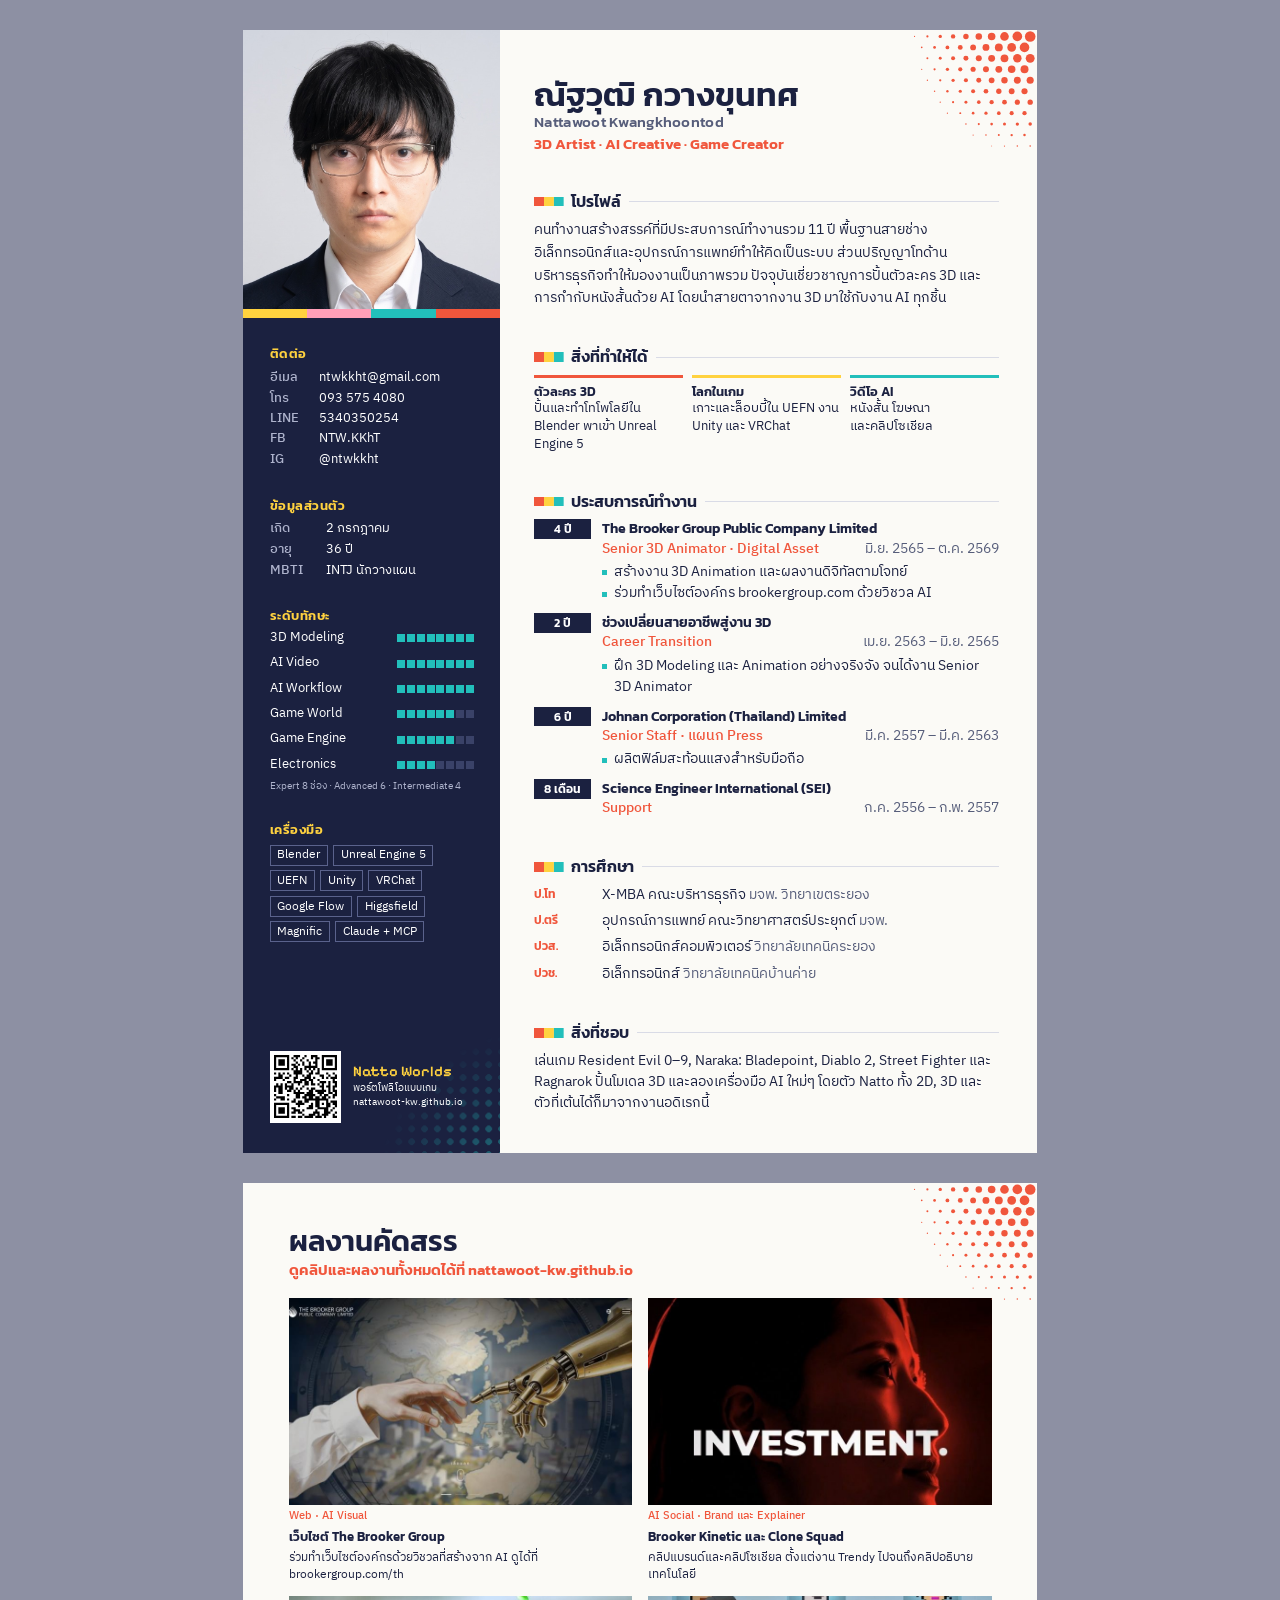
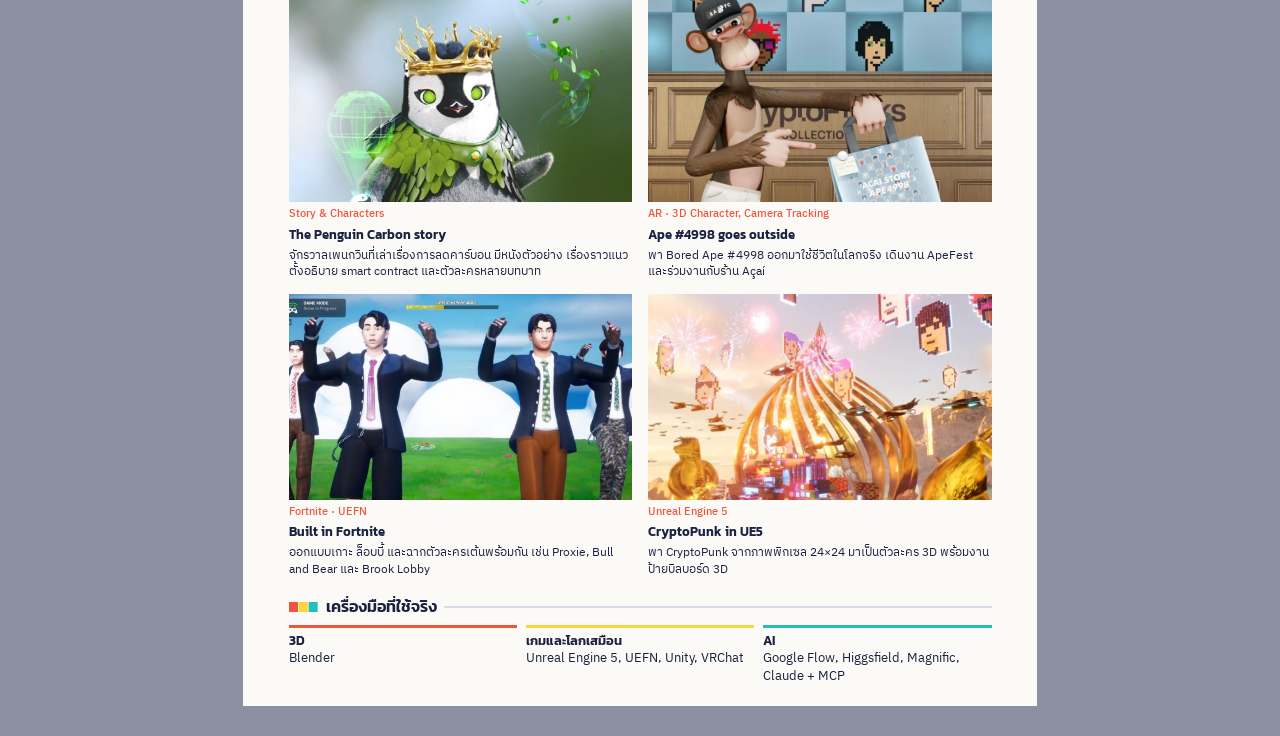
==== cv/index.html @ aa2e445a "Add Resume and CV as web pages Co-Authored-By: Claude Opus 5.5 <noreply@anthropic.com>" ====
<!doctype html>
<html lang="th">
<head>
<meta charset="utf-8">
<title>CV - ณัฐวุฒิ กวางขุนทศ</title>
<link rel="stylesheet" href="../resume/style.css">
</head>
<body>
<section class="page cv">
  <aside class="side">
    <figure class="photo"><img src="../resume/img/profile.jpg" alt="ณัฐวุฒิ กวางขุนทศ"></figure>
    <div>
      <h2>ติดต่อ</h2>
      <ul class="contact">
        <li><b>อีเมล</b><a href="mailto:ntwkkht@gmail.com">ntwkkht@gmail.com</a></li>
        <li><b>โทร</b><span>093 575 4080</span></li>
        <li><b>LINE</b><span>5340350254</span></li>
        <li><b>FB</b><a href="https://www.facebook.com/NTW.KKhT">NTW.KKhT</a></li>
        <li><b>IG</b><a href="https://www.instagram.com/ntwkkht/">@ntwkkht</a></li>
      </ul>
    </div>
    <div>
      <h2>ข้อมูลส่วนตัว</h2>
      <ul class="facts">
        <li><b>เกิด</b><span>2 กรกฎาคม</span></li>
        <li><b>อายุ</b><span>36 ปี</span></li>
        <li><b>MBTI</b><span>INTJ นักวางแผน</span></li>
      </ul>
    </div>
    <div>
      <h2>ระดับทักษะ</h2>
      <ul class="meter">
        <li>3D Modeling<span class="bar" data-v="8"></span></li>
        <li>AI Video<span class="bar" data-v="8"></span></li>
        <li>AI Workflow<span class="bar" data-v="8"></span></li>
        <li>Game World<span class="bar" data-v="6"></span></li>
        <li>Game Engine<span class="bar" data-v="6"></span></li>
        <li>Electronics<span class="bar" data-v="4"></span></li>
      </ul>
      <p class="scale">Expert 8 ช่อง · Advanced 6 · Intermediate 4</p>
    </div>
    <div>
      <h2>เครื่องมือ</h2>
      <ul class="tools"><li>Blender</li><li>Unreal Engine 5</li><li>UEFN</li><li>Unity</li><li>VRChat</li><li>Google Flow</li><li>Higgsfield</li><li>Magnific</li><li>Claude + MCP</li></ul>
    </div>
    <a class="scan" href="https://nattawoot-kw.github.io/">
      <span class="qr"><img src="../resume/img/qr.svg" alt="QR พอร์ตโฟลิโอ"></span>
      <span><b>Natto Worlds</b>พอร์ตโฟลิโอแบบเกม<br>nattawoot-kw.github.io</span>
    </a>
  </aside>

  <main class="main">
    <i class="corner"></i>
    <header class="name">
      <h1>ณัฐวุฒิ กวางขุนทศ</h1>
      <p class="en">Nattawoot Kwangkhoontod</p>
      <p class="role">3D Artist · AI Creative · Game Creator</p>
    </header>

    <section>
      <h2>โปรไฟล์</h2>
      <p class="lead">คนทำงานสร้างสรรค์ที่มีประสบการณ์ทำงานรวม 11 ปี พื้นฐานสายช่างอิเล็กทรอนิกส์และอุปกรณ์การแพทย์ทำให้คิดเป็นระบบ ส่วนปริญญาโทด้านบริหารธุรกิจทำให้มองงานเป็นภาพรวม ปัจจุบันเชี่ยวชาญการปั้นตัวละคร 3D และการกำกับหนังสั้นด้วย AI โดยนำสายตาจากงาน 3D มาใช้กับงาน AI ทุกชิ้น</p>
    </section>

    <section>
      <h2>สิ่งที่ทำให้ได้</h2>
      <ul class="do">
        <li><b>ตัวละคร 3D</b>ปั้นและทำโทโพโลยีใน Blender พาเข้า Unreal Engine 5</li>
        <li><b>โลกในเกม</b>เกาะและล็อบบี้ใน UEFN งาน Unity และ VRChat</li>
        <li><b>วิดีโอ AI</b>หนังสั้น โฆษณา<br>และคลิปโซเชียล</li>
      </ul>
    </section>

    <section>
      <h2>ประสบการณ์ทำงาน</h2>
      <article class="job"><span class="yr">4 ปี</span><div>
        <h3>The Brooker Group Public Company Limited</h3><p class="pos">Senior 3D Animator · Digital Asset<span class="when">มิ.ย. 2565 – ต.ค. 2569</span></p>
        <ul><li>สร้างงาน 3D Animation และผลงานดิจิทัลตามโจทย์</li><li>ร่วมทำเว็บไซต์องค์กร brookergroup.com ด้วยวิชวล AI</li></ul>
      </div></article>
      <article class="job"><span class="yr">2 ปี</span><div>
        <h3>ช่วงเปลี่ยนสายอาชีพสู่งาน 3D</h3><p class="pos">Career Transition<span class="when">เม.ย. 2563 – มิ.ย. 2565</span></p>
        <ul><li>ฝึก 3D Modeling และ Animation อย่างจริงจัง จนได้งาน Senior 3D Animator</li></ul>
      </div></article>
      <article class="job"><span class="yr">6 ปี</span><div>
        <h3>Johnan Corporation (Thailand) Limited</h3><p class="pos">Senior Staff · แผนก Press<span class="when">มี.ค. 2557 – มี.ค. 2563</span></p>
        <ul><li>ผลิตฟิล์มสะท้อนแสงสำหรับมือถือ</li></ul>
      </div></article>
      <article class="job"><span class="yr">8 เดือน</span><div>
        <h3>Science Engineer International (SEI)</h3><p class="pos">Support<span class="when">ก.ค. 2556 – ก.พ. 2557</span></p>
      </div></article>
    </section>

    <section>
      <h2>การศึกษา</h2>
      <ul class="edu">
        <li><b>ป.โท</b><div>X-MBA คณะบริหารธุรกิจ <span>มจพ. วิทยาเขตระยอง</span></div></li>
        <li><b>ป.ตรี</b><div>อุปกรณ์การแพทย์ คณะวิทยาศาสตร์ประยุกต์ <span>มจพ.</span></div></li>
        <li><b>ปวส.</b><div>อิเล็กทรอนิกส์คอมพิวเตอร์ <span>วิทยาลัยเทคนิคระยอง</span></div></li>
        <li><b>ปวช.</b><div>อิเล็กทรอนิกส์ <span>วิทยาลัยเทคนิคบ้านค่าย</span></div></li>
      </ul>
    </section>

    <section>
      <h2>สิ่งที่ชอบ</h2>
      <p>เล่นเกม Resident Evil 0–9, Naraka: Bladepoint, Diablo 2, Street Fighter และ Ragnarok ปั้นโมเดล 3D และลองเครื่องมือ AI ใหม่ๆ โดยตัว Natto ทั้ง 2D, 3D และตัวที่เต้นได้ก็มาจากงานอดิเรกนี้</p>
    </section>
  </main>
</section>

<section class="page" style="grid-template-columns:1fr">
  <main class="main" style="padding:11mm 12mm 9mm">
    <i class="corner"></i>
    <header class="name">
      <h1 style="font-size:22pt">ผลงานคัดสรร</h1>
      <p class="role">ดูคลิปและผลงานทั้งหมดได้ที่ nattawoot-kw.github.io</p>
    </header>
    <div class="gallery">
      <figure><img src="../resume/img/ai-brookerweb.jpg" alt="" style="object-position:50% 50%"><span class="k">Web · AI Visual</span><h3>เว็บไซต์ The Brooker Group</h3><p>ร่วมทำเว็บไซต์องค์กรด้วยวิชวลที่สร้างจาก AI ดูได้ที่ brookergroup.com/th</p></figure>
      <figure><img src="../resume/img/ai-kinetic.jpg" alt="" style="object-position:50% 32%"><span class="k">AI Social · Brand และ Explainer</span><h3>Brooker Kinetic และ Clone Squad</h3><p>คลิปแบรนด์และคลิปโซเชียล ตั้งแต่งาน Trendy ไปจนถึงคลิปอธิบายเทคโนโลยี</p></figure>
      <figure><img src="../resume/img/peng-crown.jpg" alt="" style="object-position:50% 34%"><span class="k">Story & Characters</span><h3>The Penguin Carbon story</h3><p>จักรวาลเพนกวินที่เล่าเรื่องการลดคาร์บอน มีหนังตัวอย่าง เรื่องราวแนวตั้งอธิบาย smart contract และตัวละครหลายบทบาท</p></figure>
      <figure><img src="../resume/img/ape-bag.jpg" alt="" style="object-position:50% 40%"><span class="k">AR · 3D Character, Camera Tracking</span><h3>Ape #4998 goes outside</h3><p>พา Bored Ape #4998 ออกมาใช้ชีวิตในโลกจริง เดินงาน ApeFest และร่วมงานกับร้าน Açaí</p></figure>
      <figure><img src="../resume/img/fn-proxie2.jpg" alt="" style="object-position:50% 22%"><span class="k">Fortnite · UEFN</span><h3>Built in Fortnite</h3><p>ออกแบบเกาะ ล็อบบี้ และฉากตัวละครเต้นพร้อมกัน เช่น Proxie, Bull and Bear และ Brook Lobby</p></figure>
      <figure><img src="../resume/img/punk-city.jpg" alt="" style="object-position:50% 45%"><span class="k">Unreal Engine 5</span><h3>CryptoPunk in UE5</h3><p>พา CryptoPunk จากภาพพิกเซล 24×24 มาเป็นตัวละคร 3D พร้อมงานป้ายบิลบอร์ด 3D</p></figure>
    </div>
    <section>
      <h2>เครื่องมือที่ใช้จริง</h2>
      <ul class="do">
        <li><b>3D</b>Blender</li>
        <li><b>เกมและโลกเสมือน</b>Unreal Engine 5, UEFN, Unity, VRChat</li>
        <li><b>AI</b>Google Flow, Higgsfield, Magnific, Claude + MCP</li>
      </ul>
    </section>
  </main>
</section>
<script>document.querySelectorAll('.bar').forEach(b=>{b.innerHTML=Array.from({length:8},(_,i)=>`<i${i<+b.dataset.v?' class="on"':''}></i>`).join('')})</script>
<script>document.querySelectorAll('.corner').forEach(c=>{let o='';for(let y=1.7,r=0;y<38;y+=2.9,r++)for(let x=38-(r%2?3.2:1.7);x>0;x-=3.4){const k=1-Math.hypot(38-x,y)/36;if(k>.08)o+=`<circle cx="${x}" cy="${y}" r="${(1.5*k).toFixed(2)}"/>`}c.innerHTML=`<svg viewBox="0 0 38 38" fill="#f0563c">${o}</svg>`})</script>
</body>
</html>
---- resume/style.css ----
@import url("https://fonts.googleapis.com/css2?family=IBM+Plex+Sans+Thai:wght@400;500;600&family=Kanit:wght@500;600&family=Pixelify+Sans:wght@600&display=swap");
:root{
  --ink:#1b2140; --soft:#565d7a; --line:#d9dbe6; --paper:#fbfaf6;
  --coral:#f0563c; --sun:#ffd23f; --mint:#22bfbb; --pink:#ff9fb8;
}
@page{size:A4; margin:0}
*{box-sizing:border-box}
html,body{margin:0; background:#8d90a3}
body{font:400 10.4pt/1.55 "IBM Plex Sans Thai",sans-serif; color:var(--ink); -webkit-print-color-adjust:exact; print-color-adjust:exact}
h1,h2,h3,p,ul,ol{margin:0; padding:0}
ul,ol{list-style:none}
a{color:inherit; text-decoration:none}
.page{position:relative; width:210mm; height:297mm; margin:0 auto; overflow:hidden; background:var(--paper); display:grid; break-after:page}
.page:last-child{break-after:auto}
@media screen{.page{margin:8mm auto}}

/* dark column: the room at night */
.side{position:relative; background:var(--ink); color:#fff; display:flex; flex-direction:column; gap:7mm; padding:0 7mm 8mm; overflow:hidden}
.side::after{content:""; position:absolute; right:-10mm; bottom:-10mm; width:52mm; height:52mm; background:radial-gradient(circle,var(--mint) 34%,#0000 37%) 0 0/3.4mm 3.4mm; -webkit-mask:radial-gradient(circle at 100% 100%,#000 8%,#0000 58%); mask:radial-gradient(circle at 100% 100%,#000 8%,#0000 58%); opacity:.55}
.side>*{position:relative; z-index:1}
.photo{margin:0 -7mm; position:relative}
.photo img{display:block; width:100%; aspect-ratio:5/5.6; object-fit:cover; object-position:50% 10%}
.photo::after{content:""; position:absolute; left:0; right:0; bottom:0; height:2.4mm; background:linear-gradient(90deg,var(--sun) 0 25%,var(--pink) 0 50%,var(--mint) 0 75%,var(--coral) 0)}
.side h2{font:600 10pt/1.2 Kanit,sans-serif; color:var(--sun); letter-spacing:.04em; margin-bottom:2mm}
.contact li{display:grid; grid-template-columns:13mm 1fr; font-size:9.6pt; line-height:1.6}
.contact b{font-weight:500; color:#aeb3cc}
.contact span,.contact a{overflow-wrap:anywhere}

/* skills as pixel meters, eight blocks */
.meter{display:grid; gap:2.3mm}
.meter li{display:grid; grid-template-columns:1fr auto; align-items:center; font-size:9.6pt; line-height:1.3}
.bar{display:flex; gap:.5mm}
.bar i{width:2.1mm; height:2.1mm; background:#3a4268}
.bar i.on{background:var(--mint)}
.scale{font-size:7.4pt; color:#aeb3cc; margin-top:1.6mm}
.tools{display:flex; flex-wrap:wrap; gap:1.2mm}
.tools li{font-size:8.8pt; line-height:1.3; padding:.5mm 1.8mm; border:.3mm solid #5a628c}

.scan{display:grid; grid-template-columns:19mm 1fr; gap:3mm; align-items:center; margin-top:auto}
.scan .qr{background:#fff; padding:1.2mm}
.scan .qr img{display:block; width:100%}
.scan b{display:block; font:600 11pt/1.15 "Pixelify Sans",Kanit,sans-serif; color:var(--sun)}
.scan span{font-size:7.6pt; line-height:1.4; display:block; white-space:nowrap}

/* main column */
.main{position:relative; padding:12mm 10mm 10mm 9mm; display:flex; flex-direction:column; justify-content:space-between; gap:5mm; overflow:hidden}
.corner{position:absolute; right:0; top:0; width:38mm; height:38mm}
.corner svg{display:block; width:100%; height:100%}

.name h1{font:600 25pt/1.12 Kanit,sans-serif}
.name .role{font:600 11.5pt/1.3 Kanit,sans-serif; color:var(--coral); margin-top:.6mm}
.main h2{display:flex; align-items:center; gap:2mm; font:600 12pt/1.2 Kanit,sans-serif; margin-bottom:2.2mm}
.main h2::before{content:""; flex:none; width:2.6mm; height:2.6mm; background:var(--coral); box-shadow:2.6mm 0 0 var(--sun),5.2mm 0 0 var(--mint); margin-right:5.2mm}
.main h2::after{content:""; flex:1; height:.3mm; background:var(--line)}
.lead{font-size:10.6pt; line-height:1.6}

.job{display:grid; grid-template-columns:15mm 1fr; gap:0 3mm; padding-bottom:2.2mm}
.job:last-child{padding-bottom:0}
.job .yr{font:600 9pt/1.5 Kanit,sans-serif; color:#fff; background:var(--ink); text-align:center; height:fit-content; padding:.2mm 0}
.job h3{font:600 10.6pt/1.35 Kanit,sans-serif}
.job .pos{display:flex; justify-content:space-between; gap:3mm; color:var(--coral); font-weight:500}
.job .when{flex:none; color:var(--soft); font-weight:400}
.name .en{font:500 11pt/1.3 Kanit,sans-serif; color:var(--soft); letter-spacing:.02em}
.job ul{margin-top:.5mm}
.job li{padding-left:3.2mm; position:relative}
.job li::before{content:""; position:absolute; left:0; top:.62em; width:1.3mm; height:1.3mm; background:var(--mint)}

.edu{display:grid; gap:1.3mm}
.edu li{display:grid; grid-template-columns:15mm 1fr; gap:3mm}
.edu b{font:600 9pt/1.6 Kanit,sans-serif; color:var(--coral)}
.edu span{color:var(--soft)}

.works{display:grid; grid-template-columns:repeat(3,1fr); gap:2mm}
.works img{display:block; width:100%; aspect-ratio:1/1; object-fit:cover}
.works figure{margin:0}
.works figcaption{font-size:8.8pt; line-height:1.3; margin-top:1mm}

.do{display:grid; grid-template-columns:repeat(3,1fr); gap:2.5mm}
.do li{border-top:.8mm solid var(--ink); padding-top:1.2mm; font-size:9.4pt; line-height:1.45}
.do b{display:block; font:600 10pt/1.3 Kanit,sans-serif}
.do li:nth-child(1){border-color:var(--coral)}
.do li:nth-child(2){border-color:var(--sun)}
.do li:nth-child(3){border-color:var(--mint)}

.hero{position:absolute; width:17mm; right:9mm; bottom:6mm; image-rendering:pixelated}
.foot{ font-size:7.8pt; color:var(--soft)}

/* resume */
.resume{grid-template-columns:68mm 1fr}
/* cv */
.cv{grid-template-columns:68mm 1fr}
.pair{display:grid; grid-template-columns:1fr 1fr; gap:6mm}
.gallery{display:grid; grid-template-columns:1fr 1fr; gap:3.4mm 4mm}
.gallery figure{margin:0; display:grid; gap:1.2mm}
.gallery img{display:block; width:100%; aspect-ratio:16/9.6; object-fit:cover}
.gallery h3{font:600 10pt/1.3 Kanit,sans-serif}
.gallery .k{font-weight:500; color:var(--coral); font-size:8.2pt; line-height:1.3}
.gallery p{font-size:8.8pt; line-height:1.42}
.facts{display:grid; gap:.8mm; font-size:9.6pt}
.facts li{display:grid; grid-template-columns:15mm 1fr; line-height:1.4}
.facts b{font-weight:500; color:#aeb3cc}
.quote{font:600 12.5pt/1.3 Kanit,sans-serif}
.side.tall{padding-top:9mm}
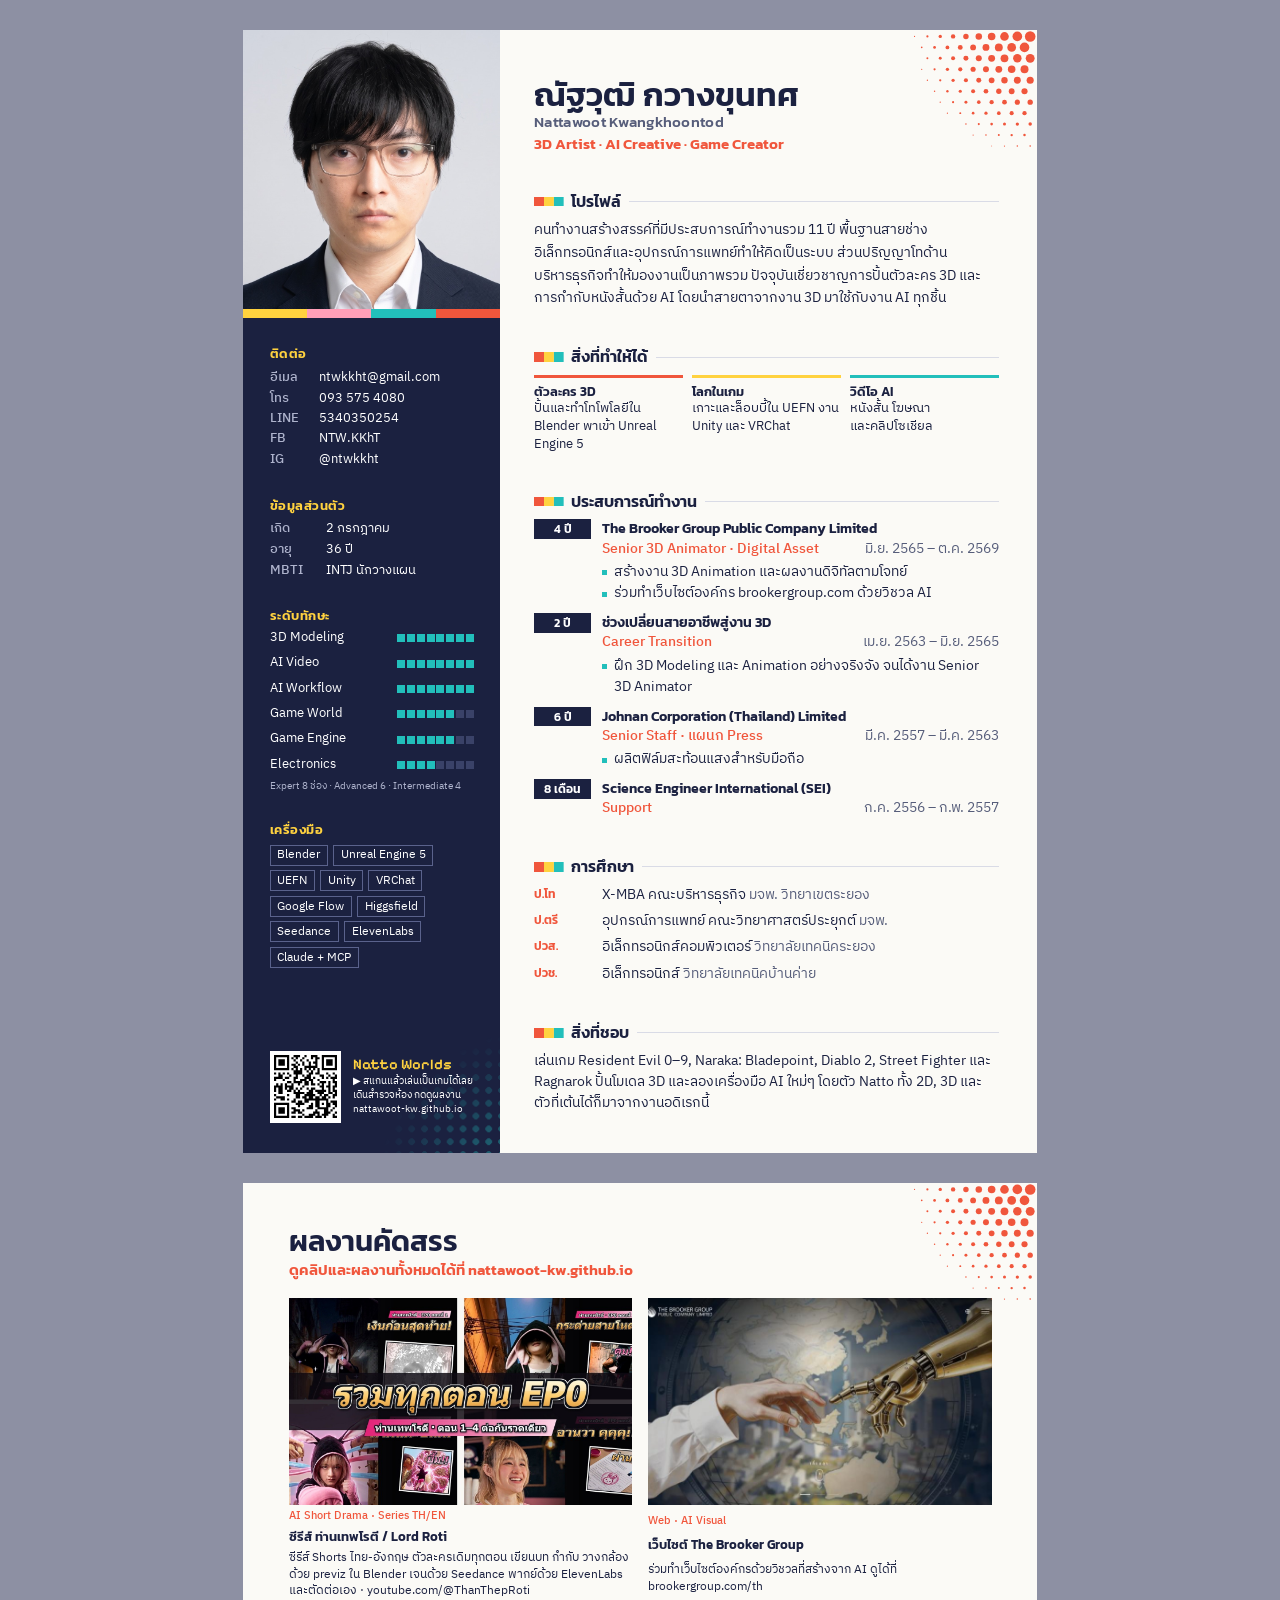
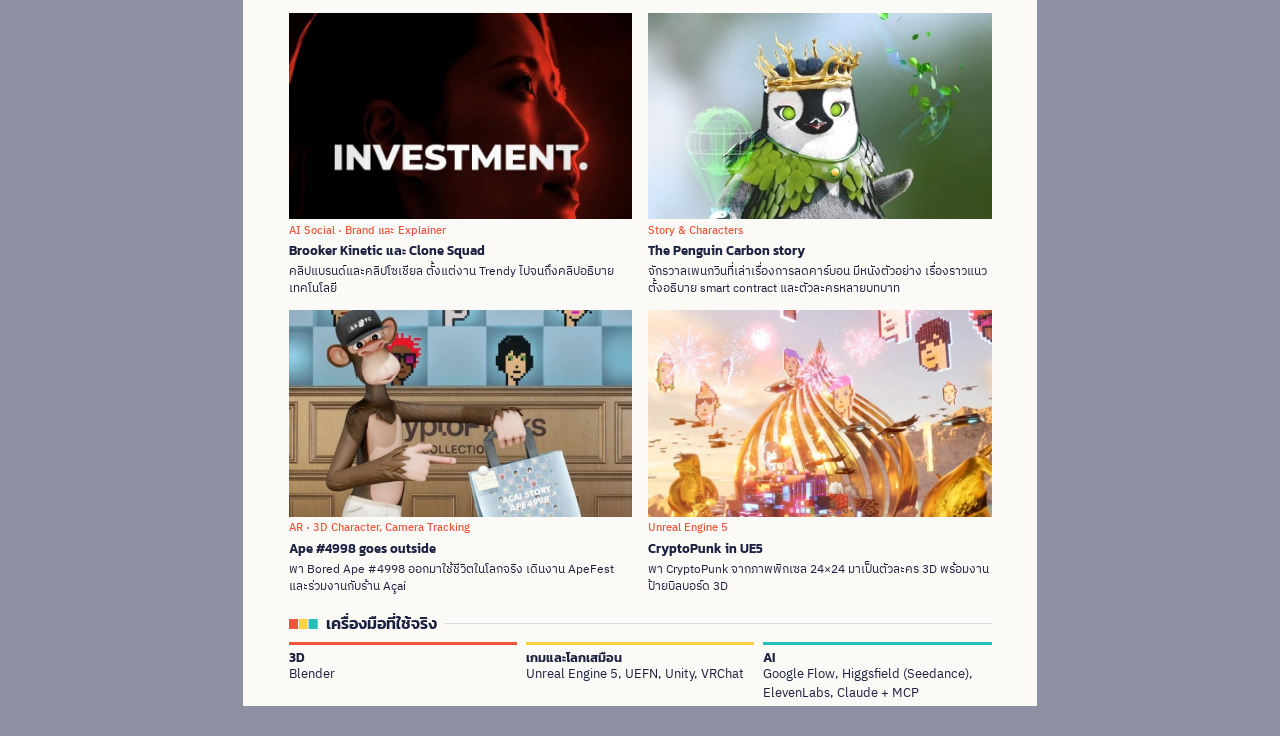
==== commit 9bf75513: "Add Lord Roti series to portfolio, Resume and CV Lord Roti replaces Built in Fortnite in the CV gall" ====
--- a/cv/index.html
+++ b/cv/index.html
@@ -41,11 +41,11 @@
     </div>
     <div>
       <h2>เครื่องมือ</h2>
-      <ul class="tools"><li>Blender</li><li>Unreal Engine 5</li><li>UEFN</li><li>Unity</li><li>VRChat</li><li>Google Flow</li><li>Higgsfield</li><li>Magnific</li><li>Claude + MCP</li></ul>
+      <ul class="tools"><li>Blender</li><li>Unreal Engine 5</li><li>UEFN</li><li>Unity</li><li>VRChat</li><li>Google Flow</li><li>Higgsfield</li><li>Seedance</li><li>ElevenLabs</li><li>Claude + MCP</li></ul>
     </div>
     <a class="scan" href="https://nattawoot-kw.github.io/">
       <span class="qr"><img src="../resume/img/qr.svg" alt="QR พอร์ตโฟลิโอ"></span>
-      <span><b>Natto Worlds</b>พอร์ตโฟลิโอแบบเกม<br>nattawoot-kw.github.io</span>
+      <span><b>Natto Worlds</b>▶ สแกนแล้วเล่นเป็นเกมได้เลย<br>เดินสำรวจห้อง กดดูผลงาน<br>nattawoot-kw.github.io</span>
     </a>
   </aside>
 
@@ -115,11 +115,11 @@
       <p class="role">ดูคลิปและผลงานทั้งหมดได้ที่ nattawoot-kw.github.io</p>
     </header>
     <div class="gallery">
+      <figure><img src="../resume/img/roti-series.jpg" alt="" style="object-position:50% 50%"><span class="k">AI Short Drama · Series TH/EN</span><h3>ซีรีส์ ท่านเทพโรตี / Lord Roti</h3><p>ซีรีส์ Shorts ไทย-อังกฤษ ตัวละครเดิมทุกตอน เขียนบท กำกับ วางกล้องด้วย previz ใน Blender เจนด้วย Seedance พากย์ด้วย ElevenLabs และตัดต่อเอง · <a href="https://www.youtube.com/@ThanThepRoti">youtube.com/@ThanThepRoti</a></p></figure>
       <figure><img src="../resume/img/ai-brookerweb.jpg" alt="" style="object-position:50% 50%"><span class="k">Web · AI Visual</span><h3>เว็บไซต์ The Brooker Group</h3><p>ร่วมทำเว็บไซต์องค์กรด้วยวิชวลที่สร้างจาก AI ดูได้ที่ brookergroup.com/th</p></figure>
       <figure><img src="../resume/img/ai-kinetic.jpg" alt="" style="object-position:50% 32%"><span class="k">AI Social · Brand และ Explainer</span><h3>Brooker Kinetic และ Clone Squad</h3><p>คลิปแบรนด์และคลิปโซเชียล ตั้งแต่งาน Trendy ไปจนถึงคลิปอธิบายเทคโนโลยี</p></figure>
       <figure><img src="../resume/img/peng-crown.jpg" alt="" style="object-position:50% 34%"><span class="k">Story & Characters</span><h3>The Penguin Carbon story</h3><p>จักรวาลเพนกวินที่เล่าเรื่องการลดคาร์บอน มีหนังตัวอย่าง เรื่องราวแนวตั้งอธิบาย smart contract และตัวละครหลายบทบาท</p></figure>
       <figure><img src="../resume/img/ape-bag.jpg" alt="" style="object-position:50% 40%"><span class="k">AR · 3D Character, Camera Tracking</span><h3>Ape #4998 goes outside</h3><p>พา Bored Ape #4998 ออกมาใช้ชีวิตในโลกจริง เดินงาน ApeFest และร่วมงานกับร้าน Açaí</p></figure>
-      <figure><img src="../resume/img/fn-proxie2.jpg" alt="" style="object-position:50% 22%"><span class="k">Fortnite · UEFN</span><h3>Built in Fortnite</h3><p>ออกแบบเกาะ ล็อบบี้ และฉากตัวละครเต้นพร้อมกัน เช่น Proxie, Bull and Bear และ Brook Lobby</p></figure>
       <figure><img src="../resume/img/punk-city.jpg" alt="" style="object-position:50% 45%"><span class="k">Unreal Engine 5</span><h3>CryptoPunk in UE5</h3><p>พา CryptoPunk จากภาพพิกเซล 24×24 มาเป็นตัวละคร 3D พร้อมงานป้ายบิลบอร์ด 3D</p></figure>
     </div>
     <section>
@@ -127,7 +127,7 @@
       <ul class="do">
         <li><b>3D</b>Blender</li>
         <li><b>เกมและโลกเสมือน</b>Unreal Engine 5, UEFN, Unity, VRChat</li>
-        <li><b>AI</b>Google Flow, Higgsfield, Magnific, Claude + MCP</li>
+        <li><b>AI</b>Google Flow, Higgsfield (Seedance), ElevenLabs, Claude + MCP</li>
       </ul>
     </section>
   </main>
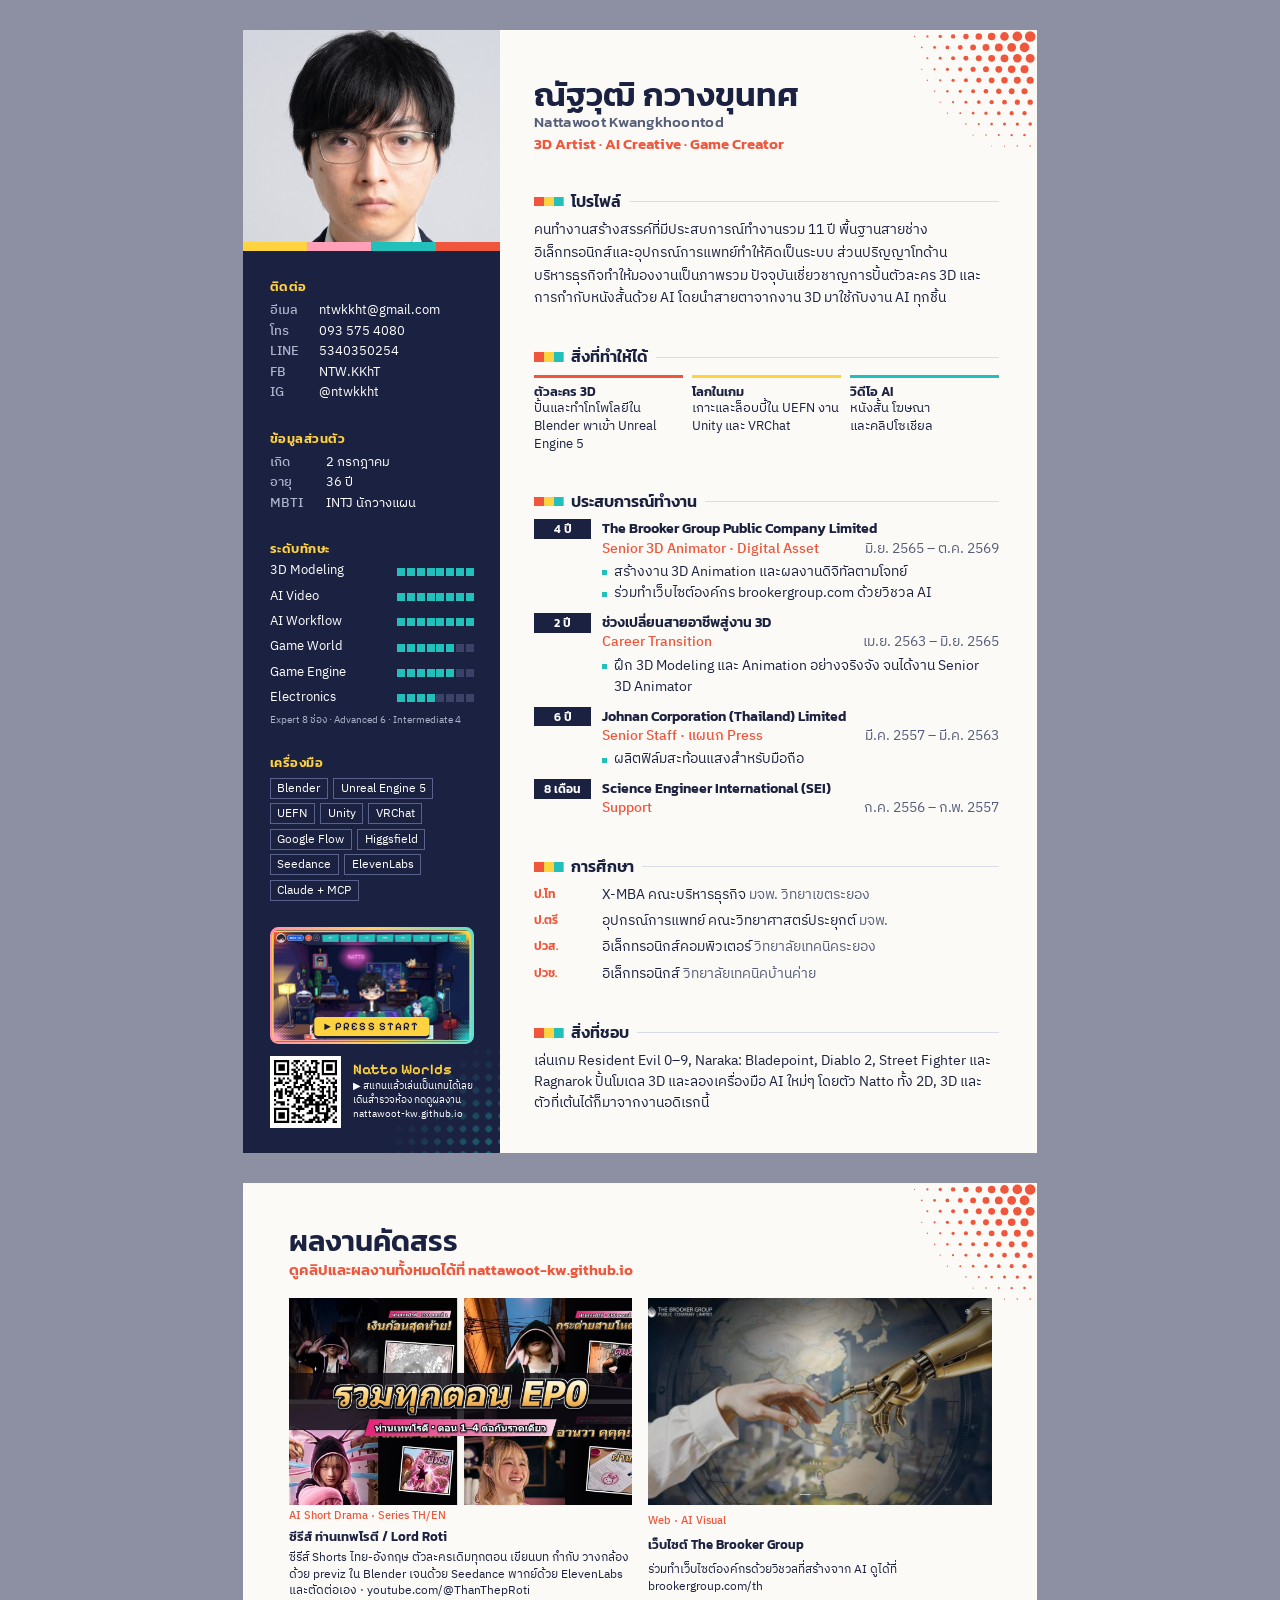
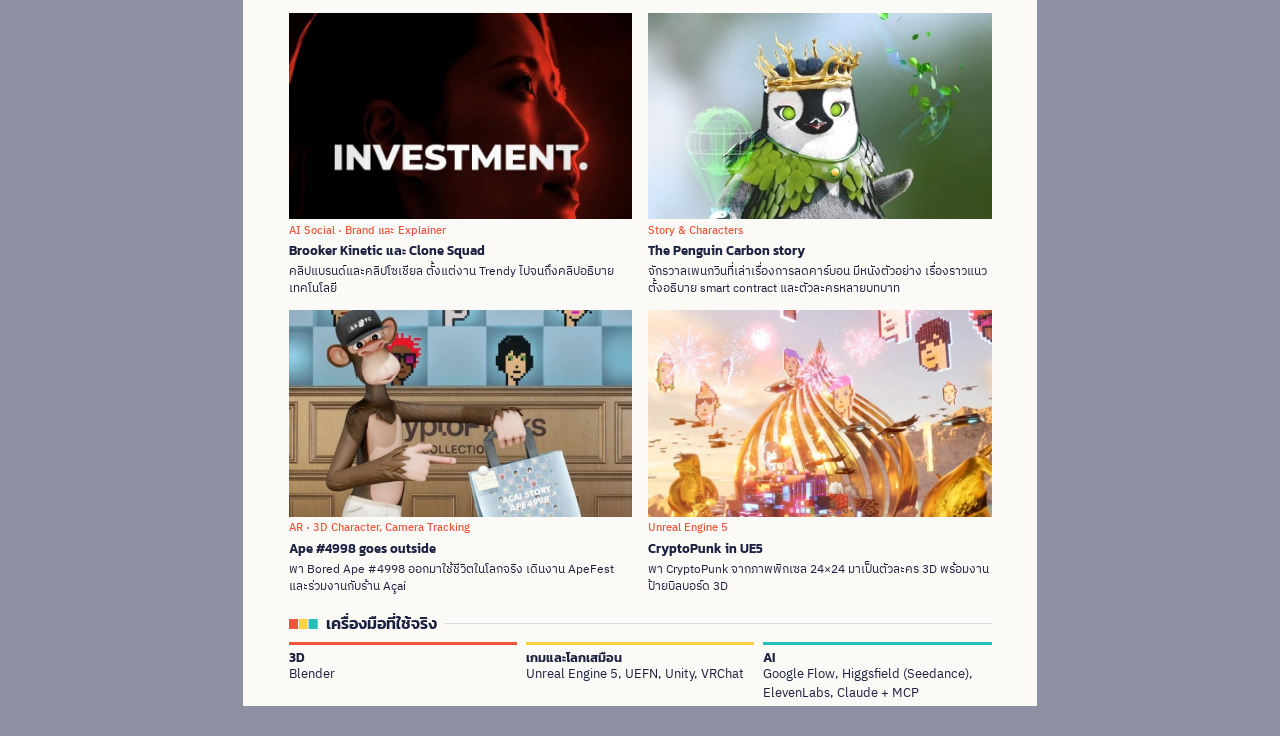
==== commit 43413204: "Show the playable game room above the QR on Resume and CV Adds a screenshot of the pixel room with a" ====
--- a/cv/index.html
+++ b/cv/index.html
@@ -8,7 +8,7 @@
 <body>
 <section class="page cv">
   <aside class="side">
-    <figure class="photo"><img src="../resume/img/profile.jpg" alt="ณัฐวุฒิ กวางขุนทศ"></figure>
+    <figure class="photo"><img src="../resume/img/profile.jpg" alt="ณัฐวุฒิ กวางขุนทศ" style="aspect-ratio:5/4.3;object-position:50% 18%"></figure>
     <div>
       <h2>ติดต่อ</h2>
       <ul class="contact">
@@ -44,6 +44,7 @@
       <ul class="tools"><li>Blender</li><li>Unreal Engine 5</li><li>UEFN</li><li>Unity</li><li>VRChat</li><li>Google Flow</li><li>Higgsfield</li><li>Seedance</li><li>ElevenLabs</li><li>Claude + MCP</li></ul>
     </div>
     <a class="scan" href="https://nattawoot-kw.github.io/">
+      <span class="shot"><img src="../resume/img/game-room.jpg" alt="ห้องเกมพิกเซลในพอร์ตโฟลิโอ"><i>▶ PRESS START</i></span>
       <span class="qr"><img src="../resume/img/qr.svg" alt="QR พอร์ตโฟลิโอ"></span>
       <span><b>Natto Worlds</b>▶ สแกนแล้วเล่นเป็นเกมได้เลย<br>เดินสำรวจห้อง กดดูผลงาน<br>nattawoot-kw.github.io</span>
     </a>
--- a/resume/style.css
+++ b/resume/style.css
@@ -1,103 +1,107 @@
-@import url("https://fonts.googleapis.com/css2?family=IBM+Plex+Sans+Thai:wght@400;500;600&family=Kanit:wght@500;600&family=Pixelify+Sans:wght@600&display=swap");
-:root{
-  --ink:#1b2140; --soft:#565d7a; --line:#d9dbe6; --paper:#fbfaf6;
-  --coral:#f0563c; --sun:#ffd23f; --mint:#22bfbb; --pink:#ff9fb8;
-}
-@page{size:A4; margin:0}
-*{box-sizing:border-box}
-html,body{margin:0; background:#8d90a3}
-body{font:400 10.4pt/1.55 "IBM Plex Sans Thai",sans-serif; color:var(--ink); -webkit-print-color-adjust:exact; print-color-adjust:exact}
-h1,h2,h3,p,ul,ol{margin:0; padding:0}
-ul,ol{list-style:none}
-a{color:inherit; text-decoration:none}
-.page{position:relative; width:210mm; height:297mm; margin:0 auto; overflow:hidden; background:var(--paper); display:grid; break-after:page}
-.page:last-child{break-after:auto}
-@media screen{.page{margin:8mm auto}}
-
-/* dark column: the room at night */
-.side{position:relative; background:var(--ink); color:#fff; display:flex; flex-direction:column; gap:7mm; padding:0 7mm 8mm; overflow:hidden}
-.side::after{content:""; position:absolute; right:-10mm; bottom:-10mm; width:52mm; height:52mm; background:radial-gradient(circle,var(--mint) 34%,#0000 37%) 0 0/3.4mm 3.4mm; -webkit-mask:radial-gradient(circle at 100% 100%,#000 8%,#0000 58%); mask:radial-gradient(circle at 100% 100%,#000 8%,#0000 58%); opacity:.55}
-.side>*{position:relative; z-index:1}
-.photo{margin:0 -7mm; position:relative}
-.photo img{display:block; width:100%; aspect-ratio:5/5.6; object-fit:cover; object-position:50% 10%}
-.photo::after{content:""; position:absolute; left:0; right:0; bottom:0; height:2.4mm; background:linear-gradient(90deg,var(--sun) 0 25%,var(--pink) 0 50%,var(--mint) 0 75%,var(--coral) 0)}
-.side h2{font:600 10pt/1.2 Kanit,sans-serif; color:var(--sun); letter-spacing:.04em; margin-bottom:2mm}
-.contact li{display:grid; grid-template-columns:13mm 1fr; font-size:9.6pt; line-height:1.6}
-.contact b{font-weight:500; color:#aeb3cc}
-.contact span,.contact a{overflow-wrap:anywhere}
-
-/* skills as pixel meters, eight blocks */
-.meter{display:grid; gap:2.3mm}
-.meter li{display:grid; grid-template-columns:1fr auto; align-items:center; font-size:9.6pt; line-height:1.3}
-.bar{display:flex; gap:.5mm}
-.bar i{width:2.1mm; height:2.1mm; background:#3a4268}
-.bar i.on{background:var(--mint)}
-.scale{font-size:7.4pt; color:#aeb3cc; margin-top:1.6mm}
-.tools{display:flex; flex-wrap:wrap; gap:1.2mm}
-.tools li{font-size:8.8pt; line-height:1.3; padding:.5mm 1.8mm; border:.3mm solid #5a628c}
-
-.scan{display:grid; grid-template-columns:19mm 1fr; gap:3mm; align-items:center; margin-top:auto}
-.scan .qr{background:#fff; padding:1.2mm}
-.scan .qr img{display:block; width:100%}
-.scan b{display:block; font:600 11pt/1.15 "Pixelify Sans",Kanit,sans-serif; color:var(--sun)}
-.scan span{font-size:7.6pt; line-height:1.4; display:block; white-space:nowrap}
-
-/* main column */
-.main{position:relative; padding:12mm 10mm 10mm 9mm; display:flex; flex-direction:column; justify-content:space-between; gap:5mm; overflow:hidden}
-.corner{position:absolute; right:0; top:0; width:38mm; height:38mm}
-.corner svg{display:block; width:100%; height:100%}
-
-.name h1{font:600 25pt/1.12 Kanit,sans-serif}
-.name .role{font:600 11.5pt/1.3 Kanit,sans-serif; color:var(--coral); margin-top:.6mm}
-.main h2{display:flex; align-items:center; gap:2mm; font:600 12pt/1.2 Kanit,sans-serif; margin-bottom:2.2mm}
-.main h2::before{content:""; flex:none; width:2.6mm; height:2.6mm; background:var(--coral); box-shadow:2.6mm 0 0 var(--sun),5.2mm 0 0 var(--mint); margin-right:5.2mm}
-.main h2::after{content:""; flex:1; height:.3mm; background:var(--line)}
-.lead{font-size:10.6pt; line-height:1.6}
-
-.job{display:grid; grid-template-columns:15mm 1fr; gap:0 3mm; padding-bottom:2.2mm}
-.job:last-child{padding-bottom:0}
-.job .yr{font:600 9pt/1.5 Kanit,sans-serif; color:#fff; background:var(--ink); text-align:center; height:fit-content; padding:.2mm 0}
-.job h3{font:600 10.6pt/1.35 Kanit,sans-serif}
-.job .pos{display:flex; justify-content:space-between; gap:3mm; color:var(--coral); font-weight:500}
-.job .when{flex:none; color:var(--soft); font-weight:400}
-.name .en{font:500 11pt/1.3 Kanit,sans-serif; color:var(--soft); letter-spacing:.02em}
-.job ul{margin-top:.5mm}
-.job li{padding-left:3.2mm; position:relative}
-.job li::before{content:""; position:absolute; left:0; top:.62em; width:1.3mm; height:1.3mm; background:var(--mint)}
-
-.edu{display:grid; gap:1.3mm}
-.edu li{display:grid; grid-template-columns:15mm 1fr; gap:3mm}
-.edu b{font:600 9pt/1.6 Kanit,sans-serif; color:var(--coral)}
-.edu span{color:var(--soft)}
-
-.works{display:grid; grid-template-columns:repeat(3,1fr); gap:2mm}
-.works img{display:block; width:100%; aspect-ratio:1/1; object-fit:cover}
-.works figure{margin:0}
-.works figcaption{font-size:8.8pt; line-height:1.3; margin-top:1mm}
-
-.do{display:grid; grid-template-columns:repeat(3,1fr); gap:2.5mm}
-.do li{border-top:.8mm solid var(--ink); padding-top:1.2mm; font-size:9.4pt; line-height:1.45}
-.do b{display:block; font:600 10pt/1.3 Kanit,sans-serif}
-.do li:nth-child(1){border-color:var(--coral)}
-.do li:nth-child(2){border-color:var(--sun)}
-.do li:nth-child(3){border-color:var(--mint)}
-
-.hero{position:absolute; width:17mm; right:9mm; bottom:6mm; image-rendering:pixelated}
-.foot{ font-size:7.8pt; color:var(--soft)}
-
-/* resume */
-.resume{grid-template-columns:68mm 1fr}
-/* cv */
-.cv{grid-template-columns:68mm 1fr}
-.pair{display:grid; grid-template-columns:1fr 1fr; gap:6mm}
-.gallery{display:grid; grid-template-columns:1fr 1fr; gap:3.4mm 4mm}
-.gallery figure{margin:0; display:grid; gap:1.2mm}
-.gallery img{display:block; width:100%; aspect-ratio:16/9.6; object-fit:cover}
-.gallery h3{font:600 10pt/1.3 Kanit,sans-serif}
-.gallery .k{font-weight:500; color:var(--coral); font-size:8.2pt; line-height:1.3}
-.gallery p{font-size:8.8pt; line-height:1.42}
-.facts{display:grid; gap:.8mm; font-size:9.6pt}
-.facts li{display:grid; grid-template-columns:15mm 1fr; line-height:1.4}
-.facts b{font-weight:500; color:#aeb3cc}
-.quote{font:600 12.5pt/1.3 Kanit,sans-serif}
-.side.tall{padding-top:9mm}
+@import url("https://fonts.googleapis.com/css2?family=IBM+Plex+Sans+Thai:wght@400;500;600&family=Kanit:wght@500;600&family=Pixelify+Sans:wght@600&display=swap");
+:root{
+  --ink:#1b2140; --soft:#565d7a; --line:#d9dbe6; --paper:#fbfaf6;
+  --coral:#f0563c; --sun:#ffd23f; --mint:#22bfbb; --pink:#ff9fb8;
+}
+@page{size:A4; margin:0}
+*{box-sizing:border-box}
+html,body{margin:0; background:#8d90a3}
+body{font:400 10.4pt/1.55 "IBM Plex Sans Thai",sans-serif; color:var(--ink); -webkit-print-color-adjust:exact; print-color-adjust:exact}
+h1,h2,h3,p,ul,ol{margin:0; padding:0}
+ul,ol{list-style:none}
+a{color:inherit; text-decoration:none}
+.page{position:relative; width:210mm; height:297mm; margin:0 auto; overflow:hidden; background:var(--paper); display:grid; break-after:page}
+.page:last-child{break-after:auto}
+@media screen{.page{margin:8mm auto}}
+
+/* dark column: the room at night */
+.side{position:relative; background:var(--ink); color:#fff; display:flex; flex-direction:column; gap:7mm; padding:0 7mm 8mm; overflow:hidden}
+.side::after{content:""; position:absolute; right:-10mm; bottom:-10mm; width:52mm; height:52mm; background:radial-gradient(circle,var(--mint) 34%,#0000 37%) 0 0/3.4mm 3.4mm; -webkit-mask:radial-gradient(circle at 100% 100%,#000 8%,#0000 58%); mask:radial-gradient(circle at 100% 100%,#000 8%,#0000 58%); opacity:.55}
+.side>*{position:relative; z-index:1}
+.photo{margin:0 -7mm; position:relative}
+.photo img{display:block; width:100%; aspect-ratio:5/5.6; object-fit:cover; object-position:50% 10%}
+.photo::after{content:""; position:absolute; left:0; right:0; bottom:0; height:2.4mm; background:linear-gradient(90deg,var(--sun) 0 25%,var(--pink) 0 50%,var(--mint) 0 75%,var(--coral) 0)}
+.side h2{font:600 10pt/1.2 Kanit,sans-serif; color:var(--sun); letter-spacing:.04em; margin-bottom:2mm}
+.contact li{display:grid; grid-template-columns:13mm 1fr; font-size:9.6pt; line-height:1.6}
+.contact b{font-weight:500; color:#aeb3cc}
+.contact span,.contact a{overflow-wrap:anywhere}
+
+/* skills as pixel meters, eight blocks */
+.meter{display:grid; gap:2.3mm}
+.meter li{display:grid; grid-template-columns:1fr auto; align-items:center; font-size:9.6pt; line-height:1.3}
+.bar{display:flex; gap:.5mm}
+.bar i{width:2.1mm; height:2.1mm; background:#3a4268}
+.bar i.on{background:var(--mint)}
+.scale{font-size:7.4pt; color:#aeb3cc; margin-top:1.6mm}
+.tools{display:flex; flex-wrap:wrap; gap:1.2mm}
+.tools li{font-size:8.8pt; line-height:1.3; padding:.5mm 1.8mm; border:.3mm solid #5a628c}
+
+.scan{display:grid; grid-template-columns:19mm 1fr; gap:3mm; align-items:center; margin-top:auto}
+.scan .qr{background:#fff; padding:1.2mm}
+.scan .qr img{display:block; width:100%}
+.scan b{display:block; font:600 11pt/1.15 "Pixelify Sans",Kanit,sans-serif; color:var(--sun)}
+.scan span{font-size:7.6pt; line-height:1.4; display:block; white-space:nowrap}
+
+/* main column */
+.main{position:relative; padding:12mm 10mm 10mm 9mm; display:flex; flex-direction:column; justify-content:space-between; gap:5mm; overflow:hidden}
+.corner{position:absolute; right:0; top:0; width:38mm; height:38mm}
+.corner svg{display:block; width:100%; height:100%}
+
+.name h1{font:600 25pt/1.12 Kanit,sans-serif}
+.name .role{font:600 11.5pt/1.3 Kanit,sans-serif; color:var(--coral); margin-top:.6mm}
+.main h2{display:flex; align-items:center; gap:2mm; font:600 12pt/1.2 Kanit,sans-serif; margin-bottom:2.2mm}
+.main h2::before{content:""; flex:none; width:2.6mm; height:2.6mm; background:var(--coral); box-shadow:2.6mm 0 0 var(--sun),5.2mm 0 0 var(--mint); margin-right:5.2mm}
+.main h2::after{content:""; flex:1; height:.3mm; background:var(--line)}
+.lead{font-size:10.6pt; line-height:1.6}
+
+.job{display:grid; grid-template-columns:15mm 1fr; gap:0 3mm; padding-bottom:2.2mm}
+.job:last-child{padding-bottom:0}
+.job .yr{font:600 9pt/1.5 Kanit,sans-serif; color:#fff; background:var(--ink); text-align:center; height:fit-content; padding:.2mm 0}
+.job h3{font:600 10.6pt/1.35 Kanit,sans-serif}
+.job .pos{display:flex; justify-content:space-between; gap:3mm; color:var(--coral); font-weight:500}
+.job .when{flex:none; color:var(--soft); font-weight:400}
+.name .en{font:500 11pt/1.3 Kanit,sans-serif; color:var(--soft); letter-spacing:.02em}
+.job ul{margin-top:.5mm}
+.job li{padding-left:3.2mm; position:relative}
+.job li::before{content:""; position:absolute; left:0; top:.62em; width:1.3mm; height:1.3mm; background:var(--mint)}
+
+.edu{display:grid; gap:1.3mm}
+.edu li{display:grid; grid-template-columns:15mm 1fr; gap:3mm}
+.edu b{font:600 9pt/1.6 Kanit,sans-serif; color:var(--coral)}
+.edu span{color:var(--soft)}
+
+.works{display:grid; grid-template-columns:repeat(3,1fr); gap:2mm}
+.works img{display:block; width:100%; aspect-ratio:1/1; object-fit:cover}
+.works figure{margin:0}
+.works figcaption{font-size:8.8pt; line-height:1.3; margin-top:1mm}
+
+.do{display:grid; grid-template-columns:repeat(3,1fr); gap:2.5mm}
+.do li{border-top:.8mm solid var(--ink); padding-top:1.2mm; font-size:9.4pt; line-height:1.45}
+.do b{display:block; font:600 10pt/1.3 Kanit,sans-serif}
+.do li:nth-child(1){border-color:var(--coral)}
+.do li:nth-child(2){border-color:var(--sun)}
+.do li:nth-child(3){border-color:var(--mint)}
+
+.hero{position:absolute; width:17mm; right:9mm; bottom:6mm; image-rendering:pixelated}
+.foot{ font-size:7.8pt; color:var(--soft)}
+
+/* resume */
+.resume{grid-template-columns:68mm 1fr}
+/* cv */
+.cv{grid-template-columns:68mm 1fr}
+.pair{display:grid; grid-template-columns:1fr 1fr; gap:6mm}
+.gallery{display:grid; grid-template-columns:1fr 1fr; gap:3.4mm 4mm}
+.gallery figure{margin:0; display:grid; gap:1.2mm}
+.gallery img{display:block; width:100%; aspect-ratio:16/9.6; object-fit:cover}
+.gallery h3{font:600 10pt/1.3 Kanit,sans-serif}
+.gallery .k{font-weight:500; color:var(--coral); font-size:8.2pt; line-height:1.3}
+.gallery p{font-size:8.8pt; line-height:1.42}
+.facts{display:grid; gap:.8mm; font-size:9.6pt}
+.facts li{display:grid; grid-template-columns:15mm 1fr; line-height:1.4}
+.facts b{font-weight:500; color:#aeb3cc}
+.quote{font:600 12.5pt/1.3 Kanit,sans-serif}
+.side.tall{padding-top:9mm}
+
+.scan .shot{grid-column:1/-1; position:relative; display:block; padding:.7mm; border-radius:2.2mm; background:linear-gradient(90deg,#ff8fb1,#ffd25e,#5fe0d0)}
+.scan .shot img{display:block; width:100%; aspect-ratio:16/9; object-fit:cover; border-radius:1.6mm}
+.scan .shot i{position:absolute; left:50%; bottom:2.2mm; transform:translateX(-50%); font:600 8.5pt/1 "Pixelify Sans",Kanit,sans-serif; font-style:normal; letter-spacing:.3mm; color:#1b1d3a; background:var(--sun); padding:1mm 2.6mm; border-radius:1mm; box-shadow:0 .7mm 0 #1b1d3a; white-space:nowrap}
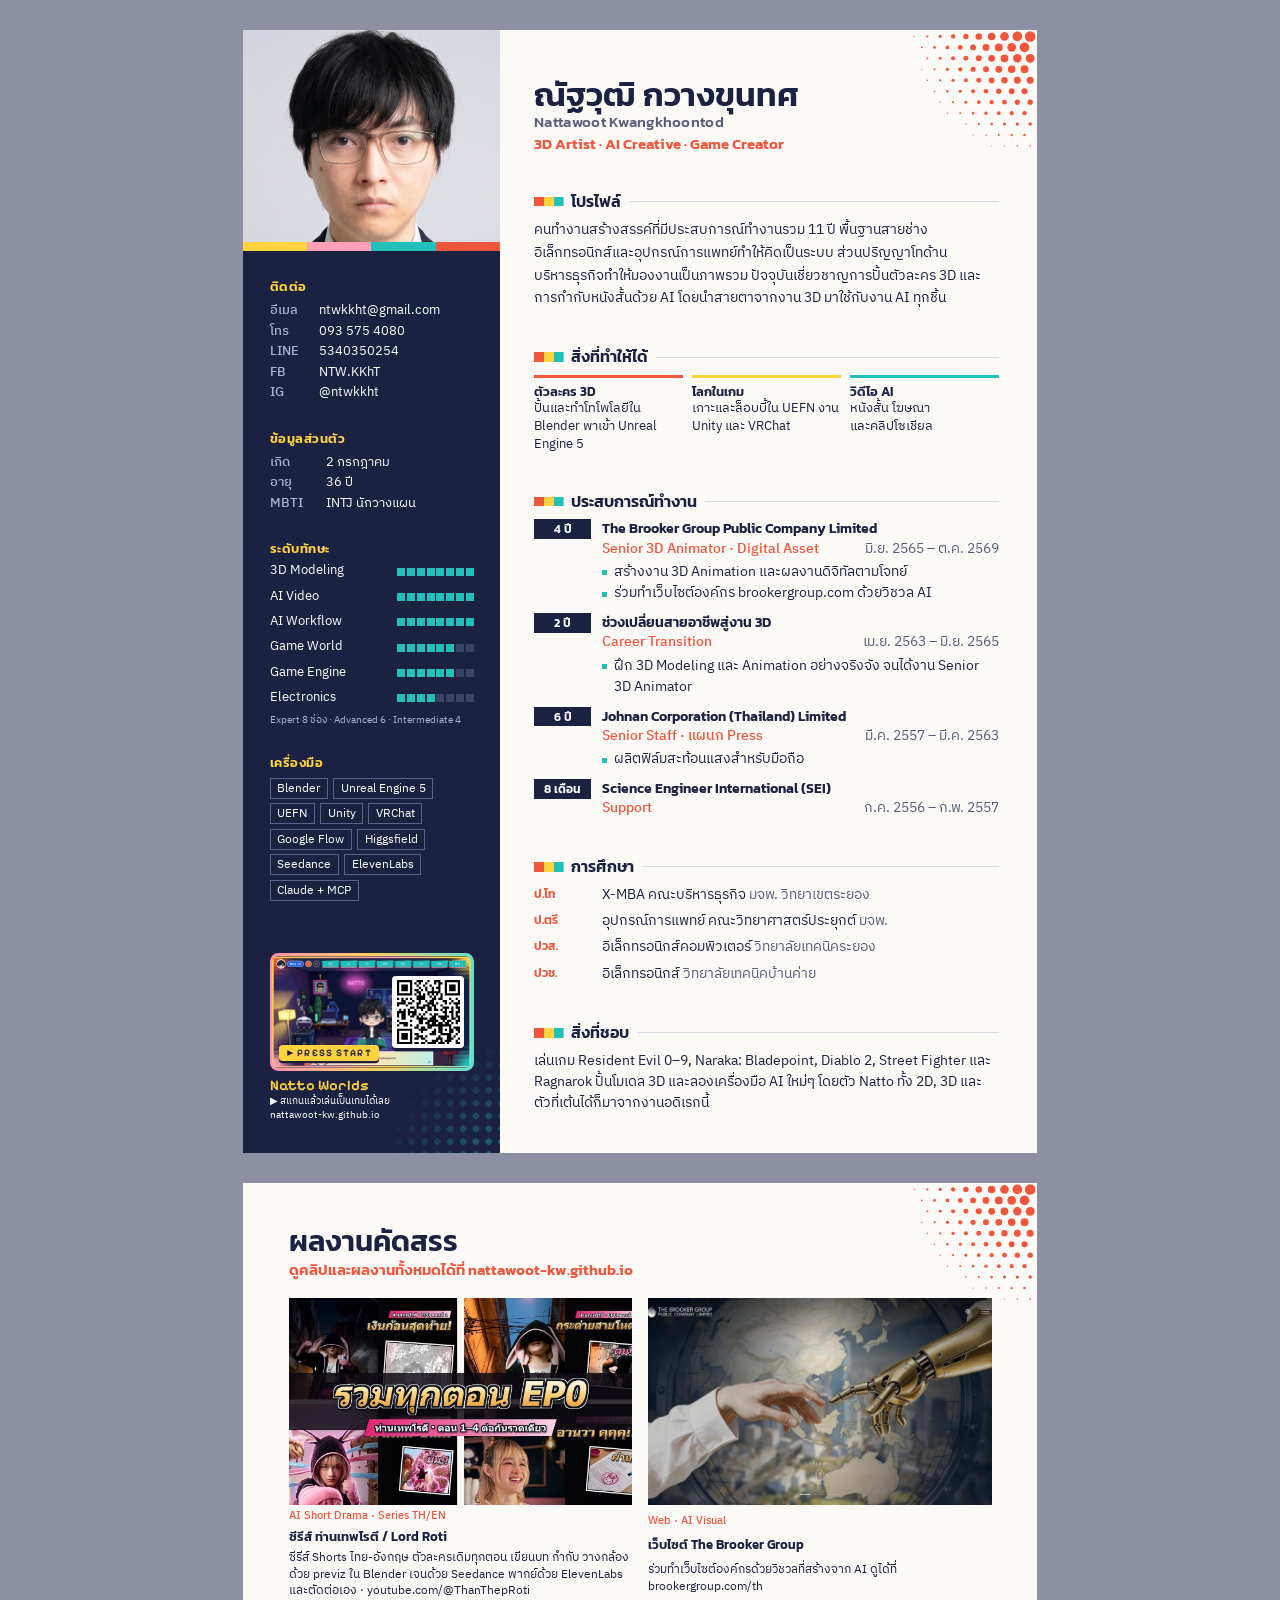
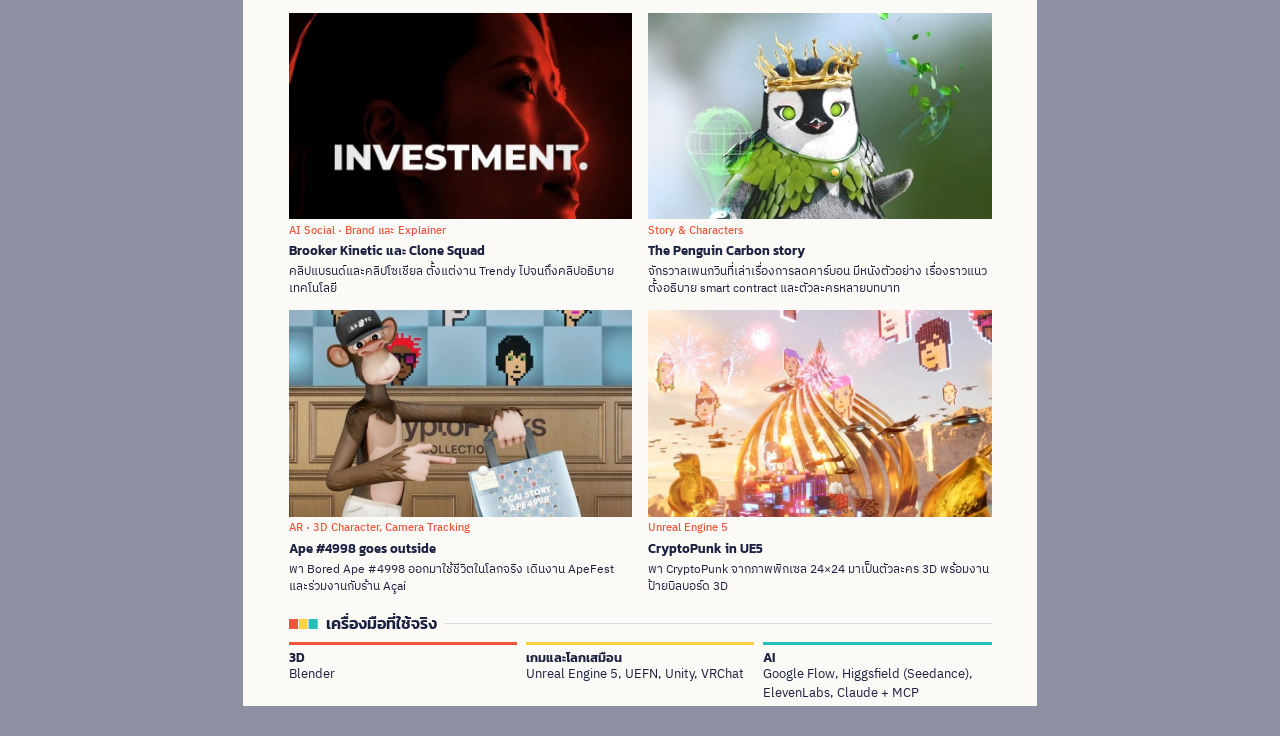
==== commit f71903ef: "Swap the driving clip for the Lord Roti teaser, thin the work frames, QR on the game room The AI wor" ====
--- a/cv/index.html
+++ b/cv/index.html
@@ -3,7 +3,7 @@
 <head>
 <meta charset="utf-8">
 <title>CV - ณัฐวุฒิ กวางขุนทศ</title>
-<link rel="stylesheet" href="../resume/style.css">
+<link rel="stylesheet" href="../resume/style.css?v=3">
 </head>
 <body>
 <section class="page cv">
@@ -44,9 +44,8 @@
       <ul class="tools"><li>Blender</li><li>Unreal Engine 5</li><li>UEFN</li><li>Unity</li><li>VRChat</li><li>Google Flow</li><li>Higgsfield</li><li>Seedance</li><li>ElevenLabs</li><li>Claude + MCP</li></ul>
     </div>
     <a class="scan" href="https://nattawoot-kw.github.io/">
-      <span class="shot"><img src="../resume/img/game-room.jpg" alt="ห้องเกมพิกเซลในพอร์ตโฟลิโอ"><i>▶ PRESS START</i></span>
-      <span class="qr"><img src="../resume/img/qr.svg" alt="QR พอร์ตโฟลิโอ"></span>
-      <span><b>Natto Worlds</b>▶ สแกนแล้วเล่นเป็นเกมได้เลย<br>เดินสำรวจห้อง กดดูผลงาน<br>nattawoot-kw.github.io</span>
+      <span class="screen"><img class="bg" src="../resume/img/game-room.jpg" alt="ห้องเกมพิกเซลในพอร์ตโฟลิโอ"><span class="qr"><img src="../resume/img/qr.svg" alt="QR พอร์ตโฟลิโอ"></span><i>▶ PRESS START</i></span>
+      <span class="txt"><b>Natto Worlds</b>▶ สแกนแล้วเล่นเป็นเกมได้เลย<br>nattawoot-kw.github.io</span>
     </a>
   </aside>
 
--- a/resume/style.css
+++ b/resume/style.css
@@ -1,107 +1,111 @@
-@import url("https://fonts.googleapis.com/css2?family=IBM+Plex+Sans+Thai:wght@400;500;600&family=Kanit:wght@500;600&family=Pixelify+Sans:wght@600&display=swap");
-:root{
-  --ink:#1b2140; --soft:#565d7a; --line:#d9dbe6; --paper:#fbfaf6;
-  --coral:#f0563c; --sun:#ffd23f; --mint:#22bfbb; --pink:#ff9fb8;
-}
-@page{size:A4; margin:0}
-*{box-sizing:border-box}
-html,body{margin:0; background:#8d90a3}
-body{font:400 10.4pt/1.55 "IBM Plex Sans Thai",sans-serif; color:var(--ink); -webkit-print-color-adjust:exact; print-color-adjust:exact}
-h1,h2,h3,p,ul,ol{margin:0; padding:0}
-ul,ol{list-style:none}
-a{color:inherit; text-decoration:none}
-.page{position:relative; width:210mm; height:297mm; margin:0 auto; overflow:hidden; background:var(--paper); display:grid; break-after:page}
-.page:last-child{break-after:auto}
-@media screen{.page{margin:8mm auto}}
-
-/* dark column: the room at night */
-.side{position:relative; background:var(--ink); color:#fff; display:flex; flex-direction:column; gap:7mm; padding:0 7mm 8mm; overflow:hidden}
-.side::after{content:""; position:absolute; right:-10mm; bottom:-10mm; width:52mm; height:52mm; background:radial-gradient(circle,var(--mint) 34%,#0000 37%) 0 0/3.4mm 3.4mm; -webkit-mask:radial-gradient(circle at 100% 100%,#000 8%,#0000 58%); mask:radial-gradient(circle at 100% 100%,#000 8%,#0000 58%); opacity:.55}
-.side>*{position:relative; z-index:1}
-.photo{margin:0 -7mm; position:relative}
-.photo img{display:block; width:100%; aspect-ratio:5/5.6; object-fit:cover; object-position:50% 10%}
-.photo::after{content:""; position:absolute; left:0; right:0; bottom:0; height:2.4mm; background:linear-gradient(90deg,var(--sun) 0 25%,var(--pink) 0 50%,var(--mint) 0 75%,var(--coral) 0)}
-.side h2{font:600 10pt/1.2 Kanit,sans-serif; color:var(--sun); letter-spacing:.04em; margin-bottom:2mm}
-.contact li{display:grid; grid-template-columns:13mm 1fr; font-size:9.6pt; line-height:1.6}
-.contact b{font-weight:500; color:#aeb3cc}
-.contact span,.contact a{overflow-wrap:anywhere}
-
-/* skills as pixel meters, eight blocks */
-.meter{display:grid; gap:2.3mm}
-.meter li{display:grid; grid-template-columns:1fr auto; align-items:center; font-size:9.6pt; line-height:1.3}
-.bar{display:flex; gap:.5mm}
-.bar i{width:2.1mm; height:2.1mm; background:#3a4268}
-.bar i.on{background:var(--mint)}
-.scale{font-size:7.4pt; color:#aeb3cc; margin-top:1.6mm}
-.tools{display:flex; flex-wrap:wrap; gap:1.2mm}
-.tools li{font-size:8.8pt; line-height:1.3; padding:.5mm 1.8mm; border:.3mm solid #5a628c}
-
-.scan{display:grid; grid-template-columns:19mm 1fr; gap:3mm; align-items:center; margin-top:auto}
-.scan .qr{background:#fff; padding:1.2mm}
-.scan .qr img{display:block; width:100%}
-.scan b{display:block; font:600 11pt/1.15 "Pixelify Sans",Kanit,sans-serif; color:var(--sun)}
-.scan span{font-size:7.6pt; line-height:1.4; display:block; white-space:nowrap}
-
-/* main column */
-.main{position:relative; padding:12mm 10mm 10mm 9mm; display:flex; flex-direction:column; justify-content:space-between; gap:5mm; overflow:hidden}
-.corner{position:absolute; right:0; top:0; width:38mm; height:38mm}
-.corner svg{display:block; width:100%; height:100%}
-
-.name h1{font:600 25pt/1.12 Kanit,sans-serif}
-.name .role{font:600 11.5pt/1.3 Kanit,sans-serif; color:var(--coral); margin-top:.6mm}
-.main h2{display:flex; align-items:center; gap:2mm; font:600 12pt/1.2 Kanit,sans-serif; margin-bottom:2.2mm}
-.main h2::before{content:""; flex:none; width:2.6mm; height:2.6mm; background:var(--coral); box-shadow:2.6mm 0 0 var(--sun),5.2mm 0 0 var(--mint); margin-right:5.2mm}
-.main h2::after{content:""; flex:1; height:.3mm; background:var(--line)}
-.lead{font-size:10.6pt; line-height:1.6}
-
-.job{display:grid; grid-template-columns:15mm 1fr; gap:0 3mm; padding-bottom:2.2mm}
-.job:last-child{padding-bottom:0}
-.job .yr{font:600 9pt/1.5 Kanit,sans-serif; color:#fff; background:var(--ink); text-align:center; height:fit-content; padding:.2mm 0}
-.job h3{font:600 10.6pt/1.35 Kanit,sans-serif}
-.job .pos{display:flex; justify-content:space-between; gap:3mm; color:var(--coral); font-weight:500}
-.job .when{flex:none; color:var(--soft); font-weight:400}
-.name .en{font:500 11pt/1.3 Kanit,sans-serif; color:var(--soft); letter-spacing:.02em}
-.job ul{margin-top:.5mm}
-.job li{padding-left:3.2mm; position:relative}
-.job li::before{content:""; position:absolute; left:0; top:.62em; width:1.3mm; height:1.3mm; background:var(--mint)}
-
-.edu{display:grid; gap:1.3mm}
-.edu li{display:grid; grid-template-columns:15mm 1fr; gap:3mm}
-.edu b{font:600 9pt/1.6 Kanit,sans-serif; color:var(--coral)}
-.edu span{color:var(--soft)}
-
-.works{display:grid; grid-template-columns:repeat(3,1fr); gap:2mm}
-.works img{display:block; width:100%; aspect-ratio:1/1; object-fit:cover}
-.works figure{margin:0}
-.works figcaption{font-size:8.8pt; line-height:1.3; margin-top:1mm}
-
-.do{display:grid; grid-template-columns:repeat(3,1fr); gap:2.5mm}
-.do li{border-top:.8mm solid var(--ink); padding-top:1.2mm; font-size:9.4pt; line-height:1.45}
-.do b{display:block; font:600 10pt/1.3 Kanit,sans-serif}
-.do li:nth-child(1){border-color:var(--coral)}
-.do li:nth-child(2){border-color:var(--sun)}
-.do li:nth-child(3){border-color:var(--mint)}
-
-.hero{position:absolute; width:17mm; right:9mm; bottom:6mm; image-rendering:pixelated}
-.foot{ font-size:7.8pt; color:var(--soft)}
-
-/* resume */
-.resume{grid-template-columns:68mm 1fr}
-/* cv */
-.cv{grid-template-columns:68mm 1fr}
-.pair{display:grid; grid-template-columns:1fr 1fr; gap:6mm}
-.gallery{display:grid; grid-template-columns:1fr 1fr; gap:3.4mm 4mm}
-.gallery figure{margin:0; display:grid; gap:1.2mm}
-.gallery img{display:block; width:100%; aspect-ratio:16/9.6; object-fit:cover}
-.gallery h3{font:600 10pt/1.3 Kanit,sans-serif}
-.gallery .k{font-weight:500; color:var(--coral); font-size:8.2pt; line-height:1.3}
-.gallery p{font-size:8.8pt; line-height:1.42}
-.facts{display:grid; gap:.8mm; font-size:9.6pt}
-.facts li{display:grid; grid-template-columns:15mm 1fr; line-height:1.4}
-.facts b{font-weight:500; color:#aeb3cc}
-.quote{font:600 12.5pt/1.3 Kanit,sans-serif}
-.side.tall{padding-top:9mm}
-
-.scan .shot{grid-column:1/-1; position:relative; display:block; padding:.7mm; border-radius:2.2mm; background:linear-gradient(90deg,#ff8fb1,#ffd25e,#5fe0d0)}
-.scan .shot img{display:block; width:100%; aspect-ratio:16/9; object-fit:cover; border-radius:1.6mm}
-.scan .shot i{position:absolute; left:50%; bottom:2.2mm; transform:translateX(-50%); font:600 8.5pt/1 "Pixelify Sans",Kanit,sans-serif; font-style:normal; letter-spacing:.3mm; color:#1b1d3a; background:var(--sun); padding:1mm 2.6mm; border-radius:1mm; box-shadow:0 .7mm 0 #1b1d3a; white-space:nowrap}
+@import url("https://fonts.googleapis.com/css2?family=IBM+Plex+Sans+Thai:wght@400;500;600&family=Kanit:wght@500;600&family=Pixelify+Sans:wght@600&display=swap");
+:root{
+  --ink:#1b2140; --soft:#565d7a; --line:#d9dbe6; --paper:#fbfaf6;
+  --coral:#f0563c; --sun:#ffd23f; --mint:#22bfbb; --pink:#ff9fb8;
+}
+@page{size:A4; margin:0}
+*{box-sizing:border-box}
+html,body{margin:0; background:#8d90a3}
+body{font:400 10.4pt/1.55 "IBM Plex Sans Thai",sans-serif; color:var(--ink); -webkit-print-color-adjust:exact; print-color-adjust:exact}
+h1,h2,h3,p,ul,ol{margin:0; padding:0}
+ul,ol{list-style:none}
+a{color:inherit; text-decoration:none}
+.page{position:relative; width:210mm; height:297mm; margin:0 auto; overflow:hidden; background:var(--paper); display:grid; break-after:page}
+.page:last-child{break-after:auto}
+@media screen{.page{margin:8mm auto}}
+
+/* dark column: the room at night */
+.side{position:relative; background:var(--ink); color:#fff; display:flex; flex-direction:column; gap:7mm; padding:0 7mm 8mm; overflow:hidden}
+.side::after{content:""; position:absolute; right:-10mm; bottom:-10mm; width:52mm; height:52mm; background:radial-gradient(circle,var(--mint) 34%,#0000 37%) 0 0/3.4mm 3.4mm; -webkit-mask:radial-gradient(circle at 100% 100%,#000 8%,#0000 58%); mask:radial-gradient(circle at 100% 100%,#000 8%,#0000 58%); opacity:.55}
+.side>*{position:relative; z-index:1}
+.photo{margin:0 -7mm; position:relative}
+.photo img{display:block; width:100%; aspect-ratio:5/5.6; object-fit:cover; object-position:50% 10%}
+.photo::after{content:""; position:absolute; left:0; right:0; bottom:0; height:2.4mm; background:linear-gradient(90deg,var(--sun) 0 25%,var(--pink) 0 50%,var(--mint) 0 75%,var(--coral) 0)}
+.side h2{font:600 10pt/1.2 Kanit,sans-serif; color:var(--sun); letter-spacing:.04em; margin-bottom:2mm}
+.contact li{display:grid; grid-template-columns:13mm 1fr; font-size:9.6pt; line-height:1.6}
+.contact b{font-weight:500; color:#aeb3cc}
+.contact span,.contact a{overflow-wrap:anywhere}
+
+/* skills as pixel meters, eight blocks */
+.meter{display:grid; gap:2.3mm}
+.meter li{display:grid; grid-template-columns:1fr auto; align-items:center; font-size:9.6pt; line-height:1.3}
+.bar{display:flex; gap:.5mm}
+.bar i{width:2.1mm; height:2.1mm; background:#3a4268}
+.bar i.on{background:var(--mint)}
+.scale{font-size:7.4pt; color:#aeb3cc; margin-top:1.6mm}
+.tools{display:flex; flex-wrap:wrap; gap:1.2mm}
+.tools li{font-size:8.8pt; line-height:1.3; padding:.5mm 1.8mm; border:.3mm solid #5a628c}
+
+.scan{display:grid; grid-template-columns:19mm 1fr; gap:3mm; align-items:center; margin-top:auto}
+.scan .qr{background:#fff; padding:1.2mm}
+.scan .qr img{display:block; width:100%}
+.scan b{display:block; font:600 11pt/1.15 "Pixelify Sans",Kanit,sans-serif; color:var(--sun)}
+.scan span{font-size:7.6pt; line-height:1.4; display:block; white-space:nowrap}
+
+/* main column */
+.main{position:relative; padding:12mm 10mm 10mm 9mm; display:flex; flex-direction:column; justify-content:space-between; gap:5mm; overflow:hidden}
+.corner{position:absolute; right:0; top:0; width:38mm; height:38mm}
+.corner svg{display:block; width:100%; height:100%}
+
+.name h1{font:600 25pt/1.12 Kanit,sans-serif}
+.name .role{font:600 11.5pt/1.3 Kanit,sans-serif; color:var(--coral); margin-top:.6mm}
+.main h2{display:flex; align-items:center; gap:2mm; font:600 12pt/1.2 Kanit,sans-serif; margin-bottom:2.2mm}
+.main h2::before{content:""; flex:none; width:2.6mm; height:2.6mm; background:var(--coral); box-shadow:2.6mm 0 0 var(--sun),5.2mm 0 0 var(--mint); margin-right:5.2mm}
+.main h2::after{content:""; flex:1; height:.3mm; background:var(--line)}
+.lead{font-size:10.6pt; line-height:1.6}
+
+.job{display:grid; grid-template-columns:15mm 1fr; gap:0 3mm; padding-bottom:2.2mm}
+.job:last-child{padding-bottom:0}
+.job .yr{font:600 9pt/1.5 Kanit,sans-serif; color:#fff; background:var(--ink); text-align:center; height:fit-content; padding:.2mm 0}
+.job h3{font:600 10.6pt/1.35 Kanit,sans-serif}
+.job .pos{display:flex; justify-content:space-between; gap:3mm; color:var(--coral); font-weight:500}
+.job .when{flex:none; color:var(--soft); font-weight:400}
+.name .en{font:500 11pt/1.3 Kanit,sans-serif; color:var(--soft); letter-spacing:.02em}
+.job ul{margin-top:.5mm}
+.job li{padding-left:3.2mm; position:relative}
+.job li::before{content:""; position:absolute; left:0; top:.62em; width:1.3mm; height:1.3mm; background:var(--mint)}
+
+.edu{display:grid; gap:1.3mm}
+.edu li{display:grid; grid-template-columns:15mm 1fr; gap:3mm}
+.edu b{font:600 9pt/1.6 Kanit,sans-serif; color:var(--coral)}
+.edu span{color:var(--soft)}
+
+.works{display:grid; grid-template-columns:repeat(3,1fr); gap:2mm}
+.works img{display:block; width:100%; aspect-ratio:1/1; object-fit:cover}
+.works figure{margin:0}
+.works figcaption{font-size:8.8pt; line-height:1.3; margin-top:1mm}
+
+.do{display:grid; grid-template-columns:repeat(3,1fr); gap:2.5mm}
+.do li{border-top:.8mm solid var(--ink); padding-top:1.2mm; font-size:9.4pt; line-height:1.45}
+.do b{display:block; font:600 10pt/1.3 Kanit,sans-serif}
+.do li:nth-child(1){border-color:var(--coral)}
+.do li:nth-child(2){border-color:var(--sun)}
+.do li:nth-child(3){border-color:var(--mint)}
+
+.hero{position:absolute; width:17mm; right:9mm; bottom:6mm; image-rendering:pixelated}
+.foot{ font-size:7.8pt; color:var(--soft)}
+
+/* resume */
+.resume{grid-template-columns:68mm 1fr}
+/* cv */
+.cv{grid-template-columns:68mm 1fr}
+.pair{display:grid; grid-template-columns:1fr 1fr; gap:6mm}
+.gallery{display:grid; grid-template-columns:1fr 1fr; gap:3.4mm 4mm}
+.gallery figure{margin:0; display:grid; gap:1.2mm}
+.gallery img{display:block; width:100%; aspect-ratio:16/9.6; object-fit:cover}
+.gallery h3{font:600 10pt/1.3 Kanit,sans-serif}
+.gallery .k{font-weight:500; color:var(--coral); font-size:8.2pt; line-height:1.3}
+.gallery p{font-size:8.8pt; line-height:1.42}
+.facts{display:grid; gap:.8mm; font-size:9.6pt}
+.facts li{display:grid; grid-template-columns:15mm 1fr; line-height:1.4}
+.facts b{font-weight:500; color:#aeb3cc}
+.quote{font:600 12.5pt/1.3 Kanit,sans-serif}
+.side.tall{padding-top:9mm}
+
+/* QR card: the whole game room is the background, QR sits on top */
+.scan{display:block; margin-top:auto; color:inherit; text-decoration:none}
+.scan .screen{position:relative; display:block; padding:.7mm; border-radius:2.2mm; background:linear-gradient(90deg,#ff8fb1,#ffd25e,#5fe0d0)}
+.scan .screen .bg{display:block; width:100%; aspect-ratio:16/9; object-fit:cover; border-radius:1.6mm}
+.scan .screen .qr{position:absolute; right:2.5mm; top:50%; translate:0 -50%; width:19mm; padding:1.1mm; background:#fff; border-radius:1mm; box-shadow:0 .8mm 0 #1b1d3a}
+.scan .screen i{position:absolute; left:2.6mm; bottom:2.4mm; font:600 7.5pt/1 "Pixelify Sans",Kanit,sans-serif; font-style:normal; letter-spacing:.3mm; color:#1b1d3a; background:var(--sun); padding:.9mm 2mm; border-radius:1mm; box-shadow:0 .6mm 0 #1b1d3a; white-space:nowrap}
+.scan .txt{display:block; margin-top:2mm; font-size:7.4pt; line-height:1.4; white-space:normal}
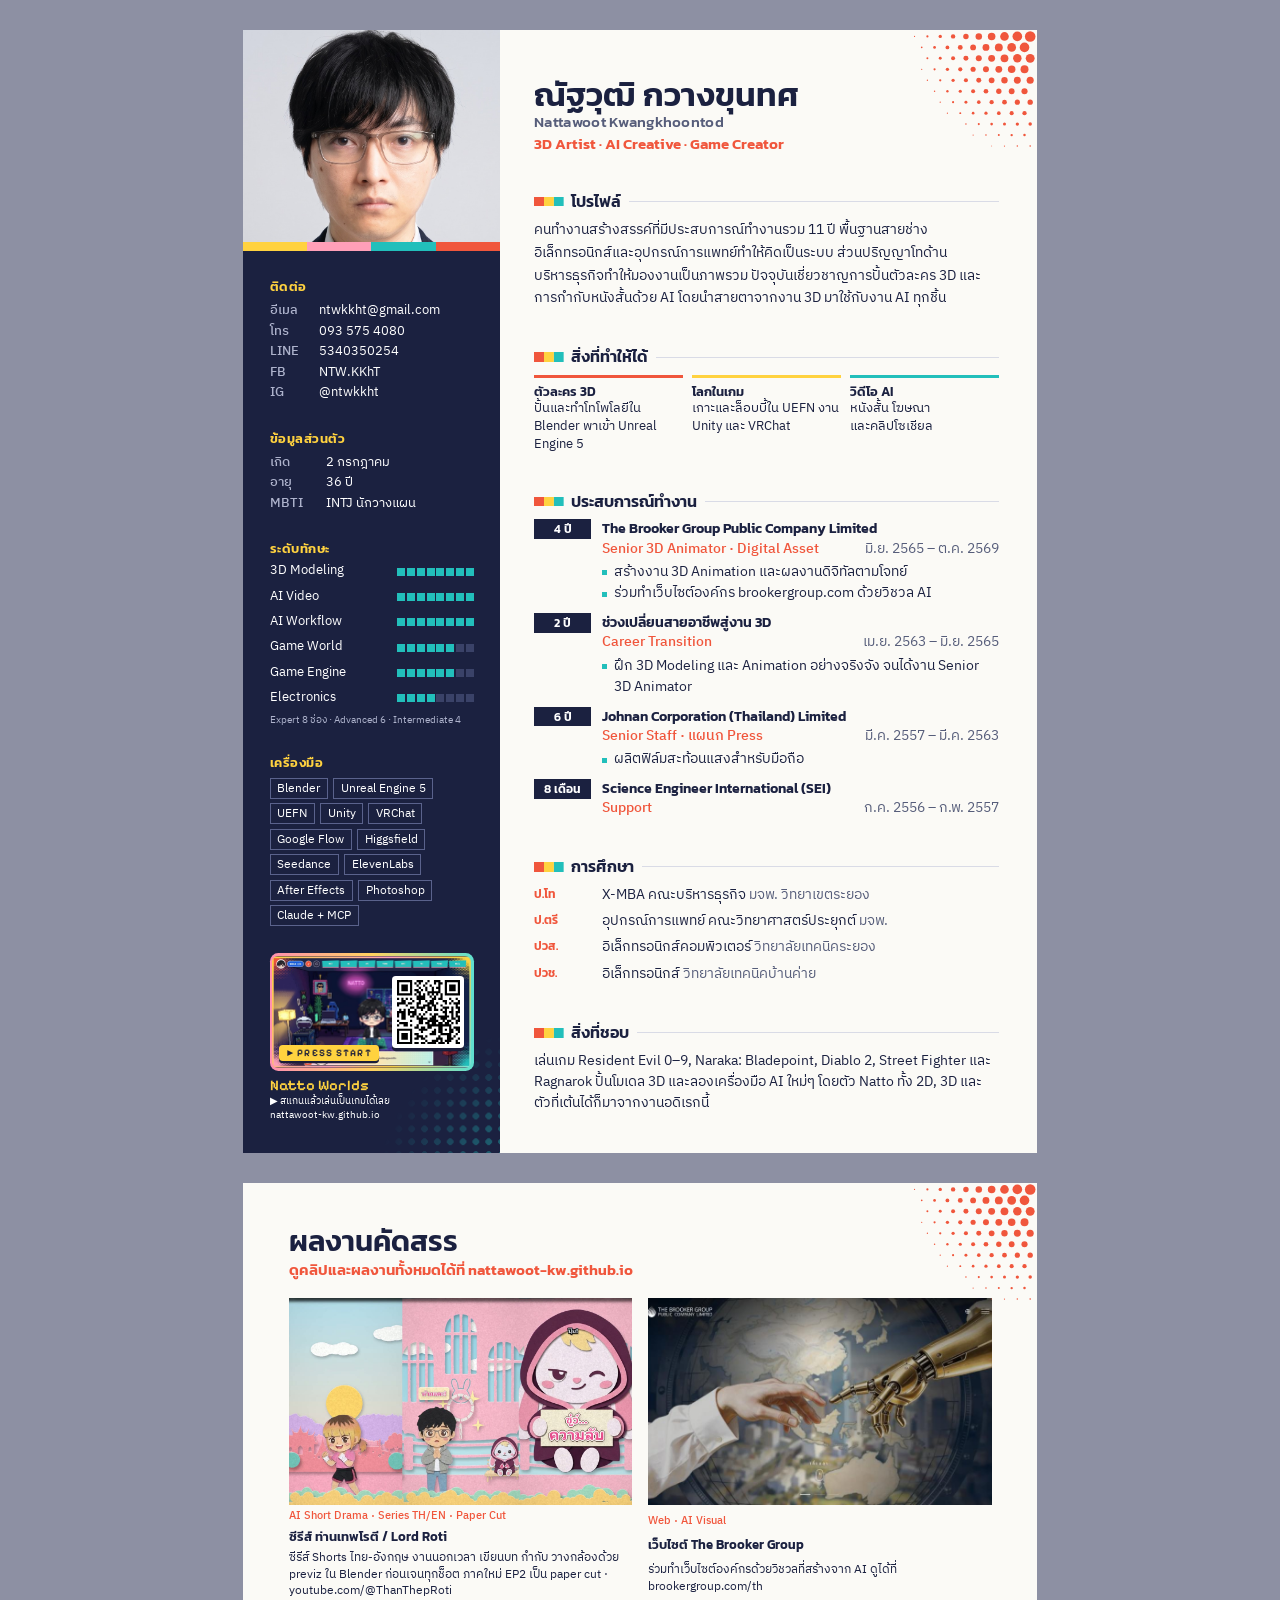
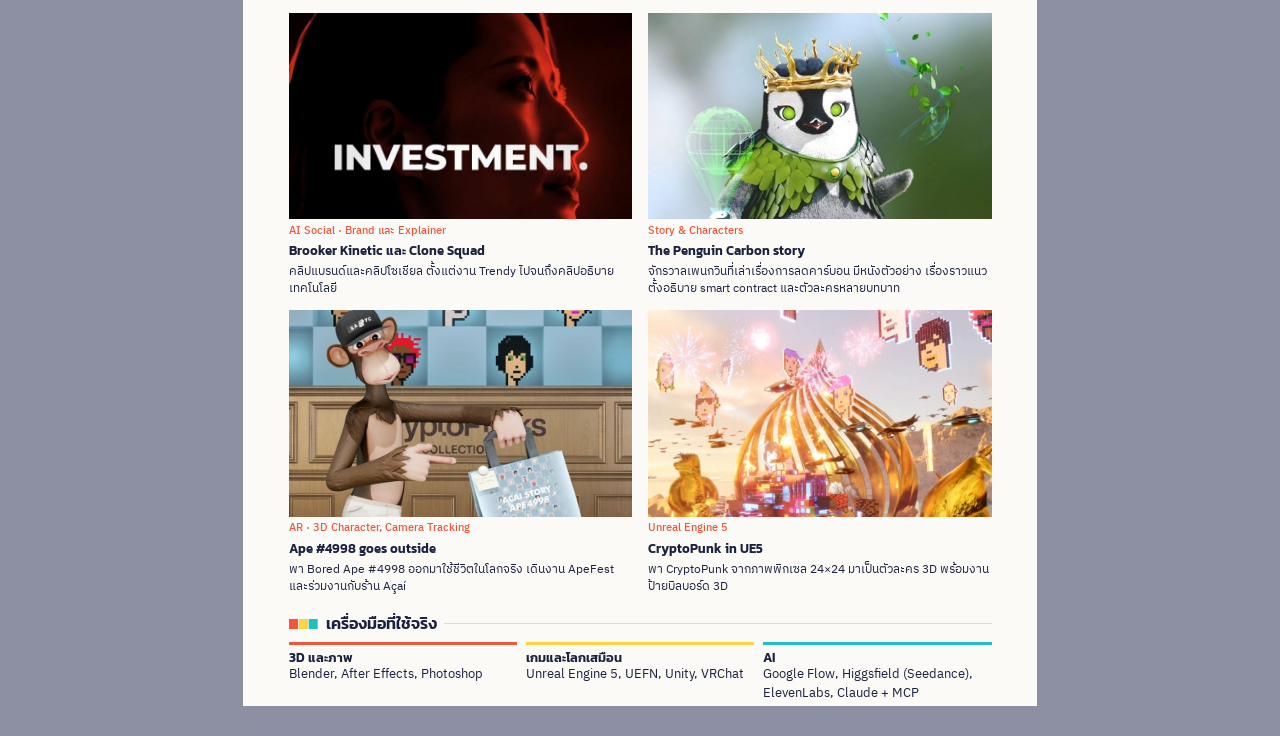
==== commit 23e7536e: "Add the paper-cut Lord Roti EP2 to the site, Resume and CV The AI world now opens with the paper-cut" ====
--- a/cv/index.html
+++ b/cv/index.html
@@ -41,7 +41,7 @@
     </div>
     <div>
       <h2>เครื่องมือ</h2>
-      <ul class="tools"><li>Blender</li><li>Unreal Engine 5</li><li>UEFN</li><li>Unity</li><li>VRChat</li><li>Google Flow</li><li>Higgsfield</li><li>Seedance</li><li>ElevenLabs</li><li>Claude + MCP</li></ul>
+      <ul class="tools"><li>Blender</li><li>Unreal Engine 5</li><li>UEFN</li><li>Unity</li><li>VRChat</li><li>Google Flow</li><li>Higgsfield</li><li>Seedance</li><li>ElevenLabs</li><li>After Effects</li><li>Photoshop</li><li>Claude + MCP</li></ul>
     </div>
     <a class="scan" href="https://nattawoot-kw.github.io/">
       <span class="screen"><img class="bg" src="../resume/img/game-room.jpg" alt="ห้องเกมพิกเซลในพอร์ตโฟลิโอ"><span class="qr"><img src="../resume/img/qr.svg" alt="QR พอร์ตโฟลิโอ"></span><i>▶ PRESS START</i></span>
@@ -115,7 +115,7 @@
       <p class="role">ดูคลิปและผลงานทั้งหมดได้ที่ nattawoot-kw.github.io</p>
     </header>
     <div class="gallery">
-      <figure><img src="../resume/img/roti-series.jpg" alt="" style="object-position:50% 50%"><span class="k">AI Short Drama · Series TH/EN</span><h3>ซีรีส์ ท่านเทพโรตี / Lord Roti</h3><p>ซีรีส์ Shorts ไทย-อังกฤษ ตัวละครเดิมทุกตอน เขียนบท กำกับ วางกล้องด้วย previz ใน Blender เจนด้วย Seedance พากย์ด้วย ElevenLabs และตัดต่อเอง · <a href="https://www.youtube.com/@ThanThepRoti">youtube.com/@ThanThepRoti</a></p></figure>
+      <figure><img src="../resume/img/roti-paper.jpg" alt="" style="object-position:50% 50%"><span class="k">AI Short Drama · Series TH/EN · Paper Cut</span><h3>ซีรีส์ ท่านเทพโรตี / Lord Roti</h3><p>ซีรีส์ Shorts ไทย-อังกฤษ งานนอกเวลา เขียนบท กำกับ วางกล้องด้วย previz ใน Blender ก่อนเจนทุกช็อต ภาคใหม่ EP2 เป็น paper cut · <a href="https://www.youtube.com/@ThanThepRoti">youtube.com/@ThanThepRoti</a></p></figure>
       <figure><img src="../resume/img/ai-brookerweb.jpg" alt="" style="object-position:50% 50%"><span class="k">Web · AI Visual</span><h3>เว็บไซต์ The Brooker Group</h3><p>ร่วมทำเว็บไซต์องค์กรด้วยวิชวลที่สร้างจาก AI ดูได้ที่ brookergroup.com/th</p></figure>
       <figure><img src="../resume/img/ai-kinetic.jpg" alt="" style="object-position:50% 32%"><span class="k">AI Social · Brand และ Explainer</span><h3>Brooker Kinetic และ Clone Squad</h3><p>คลิปแบรนด์และคลิปโซเชียล ตั้งแต่งาน Trendy ไปจนถึงคลิปอธิบายเทคโนโลยี</p></figure>
       <figure><img src="../resume/img/peng-crown.jpg" alt="" style="object-position:50% 34%"><span class="k">Story & Characters</span><h3>The Penguin Carbon story</h3><p>จักรวาลเพนกวินที่เล่าเรื่องการลดคาร์บอน มีหนังตัวอย่าง เรื่องราวแนวตั้งอธิบาย smart contract และตัวละครหลายบทบาท</p></figure>
@@ -125,7 +125,7 @@
     <section>
       <h2>เครื่องมือที่ใช้จริง</h2>
       <ul class="do">
-        <li><b>3D</b>Blender</li>
+        <li><b>3D และภาพ</b>Blender, After Effects, Photoshop</li>
         <li><b>เกมและโลกเสมือน</b>Unreal Engine 5, UEFN, Unity, VRChat</li>
         <li><b>AI</b>Google Flow, Higgsfield (Seedance), ElevenLabs, Claude + MCP</li>
       </ul>
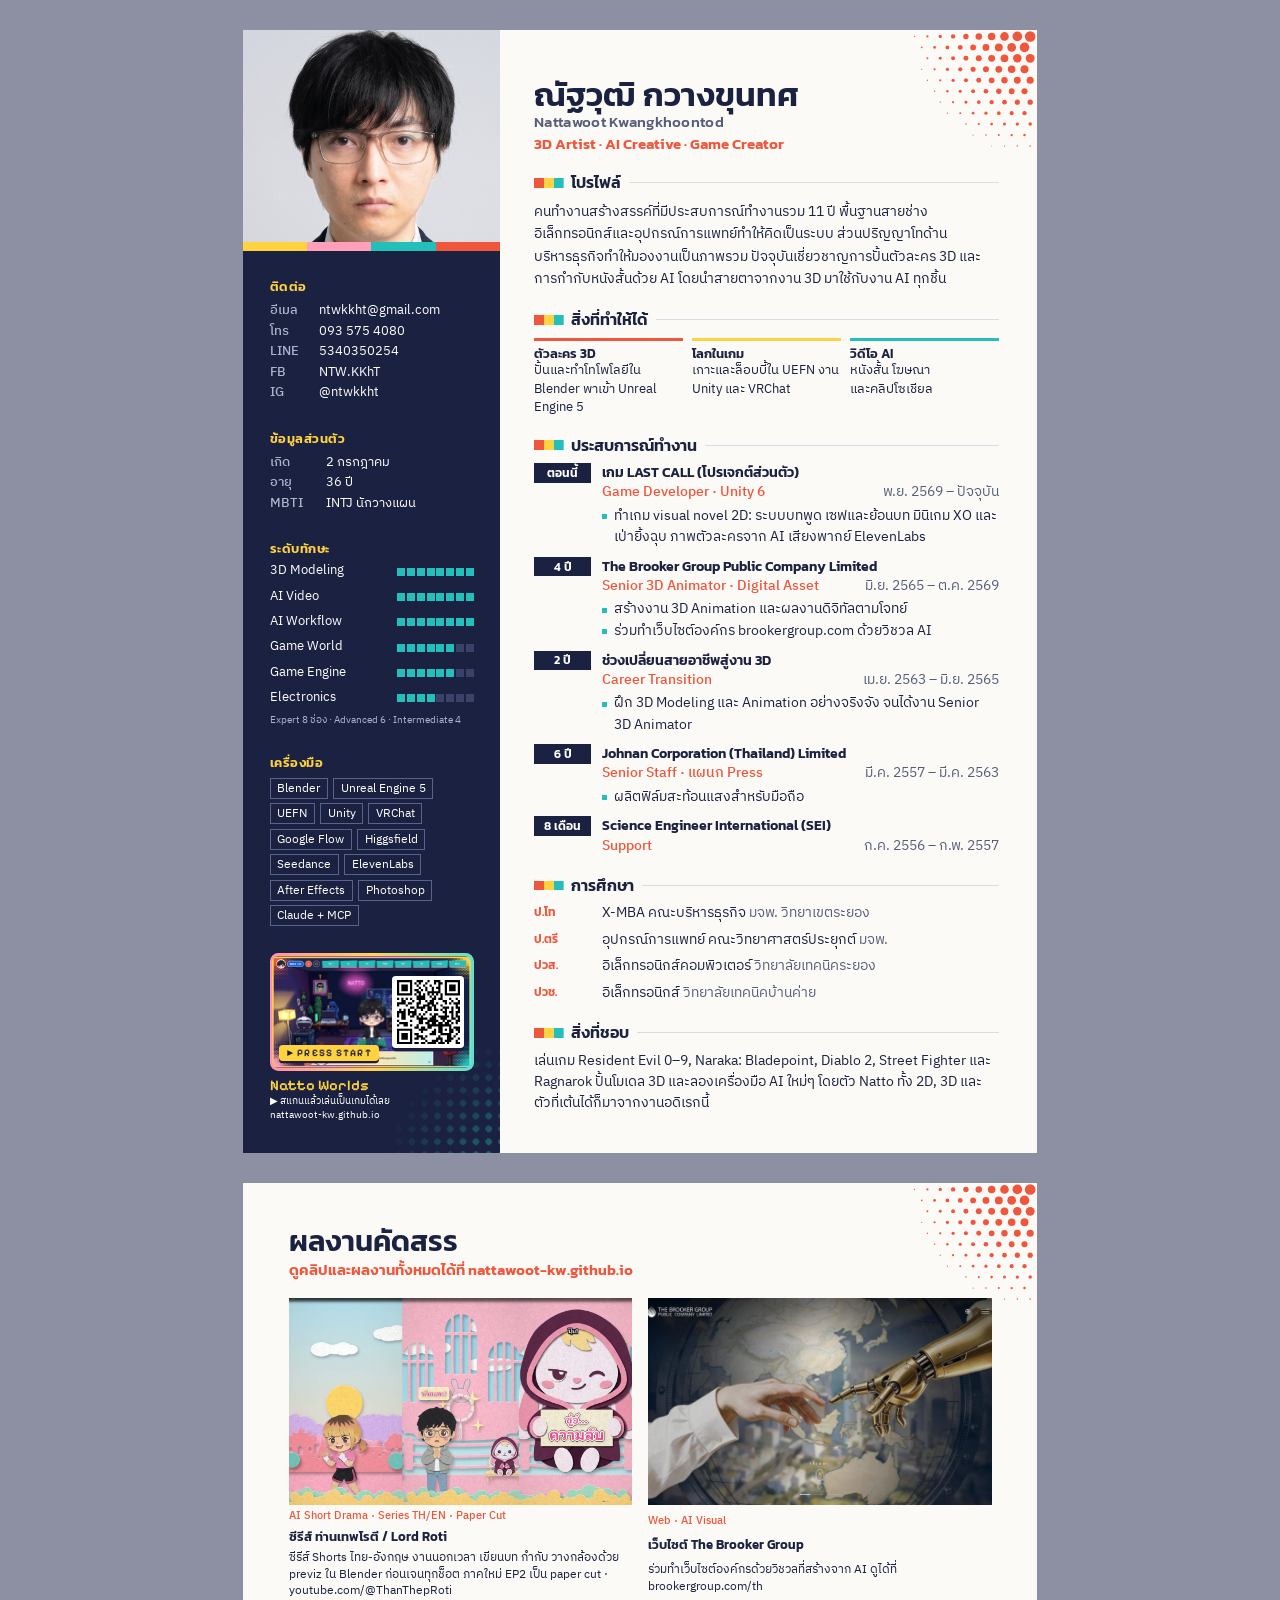
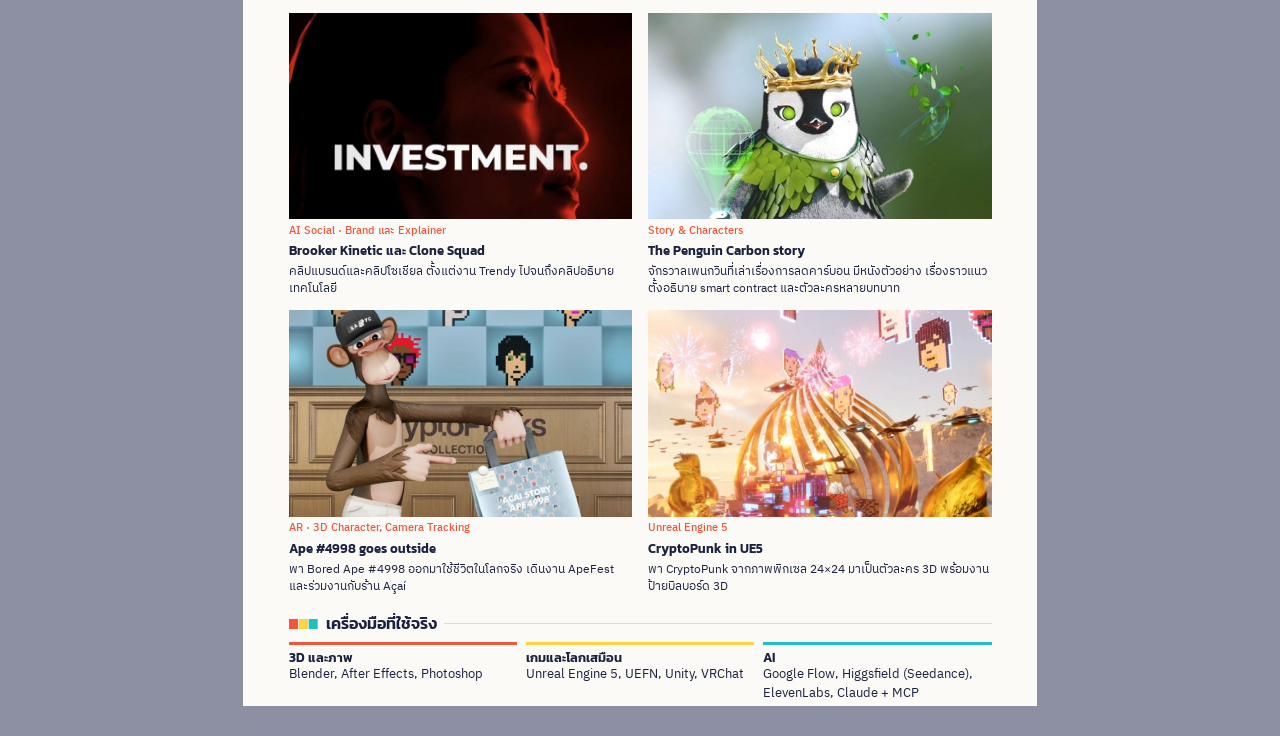
==== commit d8dbaf4f: "Add the Last Call Unity game to the site, Resume and CV The Unity world now leads with three safe-fo" ====
--- a/cv/index.html
+++ b/cv/index.html
@@ -73,6 +73,10 @@
 
     <section>
       <h2>ประสบการณ์ทำงาน</h2>
+      <article class="job"><span class="yr">ตอนนี้</span><div>
+        <h3>เกม LAST CALL (โปรเจกต์ส่วนตัว)</h3><p class="pos">Game Developer · Unity 6<span class="when">พ.ย. 2569 – ปัจจุบัน</span></p>
+        <ul><li>ทำเกม visual novel 2D: ระบบบทพูด เซฟและย้อนบท มินิเกม XO และเป่ายิ้งฉุบ ภาพตัวละครจาก AI เสียงพากย์ ElevenLabs</li></ul>
+      </div></article>
       <article class="job"><span class="yr">4 ปี</span><div>
         <h3>The Brooker Group Public Company Limited</h3><p class="pos">Senior 3D Animator · Digital Asset<span class="when">มิ.ย. 2565 – ต.ค. 2569</span></p>
         <ul><li>สร้างงาน 3D Animation และผลงานดิจิทัลตามโจทย์</li><li>ร่วมทำเว็บไซต์องค์กร brookergroup.com ด้วยวิชวล AI</li></ul>
--- a/resume/style.css
+++ b/resume/style.css
@@ -71,7 +71,7 @@
 .edu span{color:var(--soft)}
 
 .works{display:grid; grid-template-columns:repeat(3,1fr); gap:2mm}
-.works img{display:block; width:100%; aspect-ratio:1/1; object-fit:cover}
+.works img{display:block; width:100%; aspect-ratio:3/2; object-fit:cover}
 .works figure{margin:0}
 .works figcaption{font-size:8.8pt; line-height:1.3; margin-top:1mm}
 
